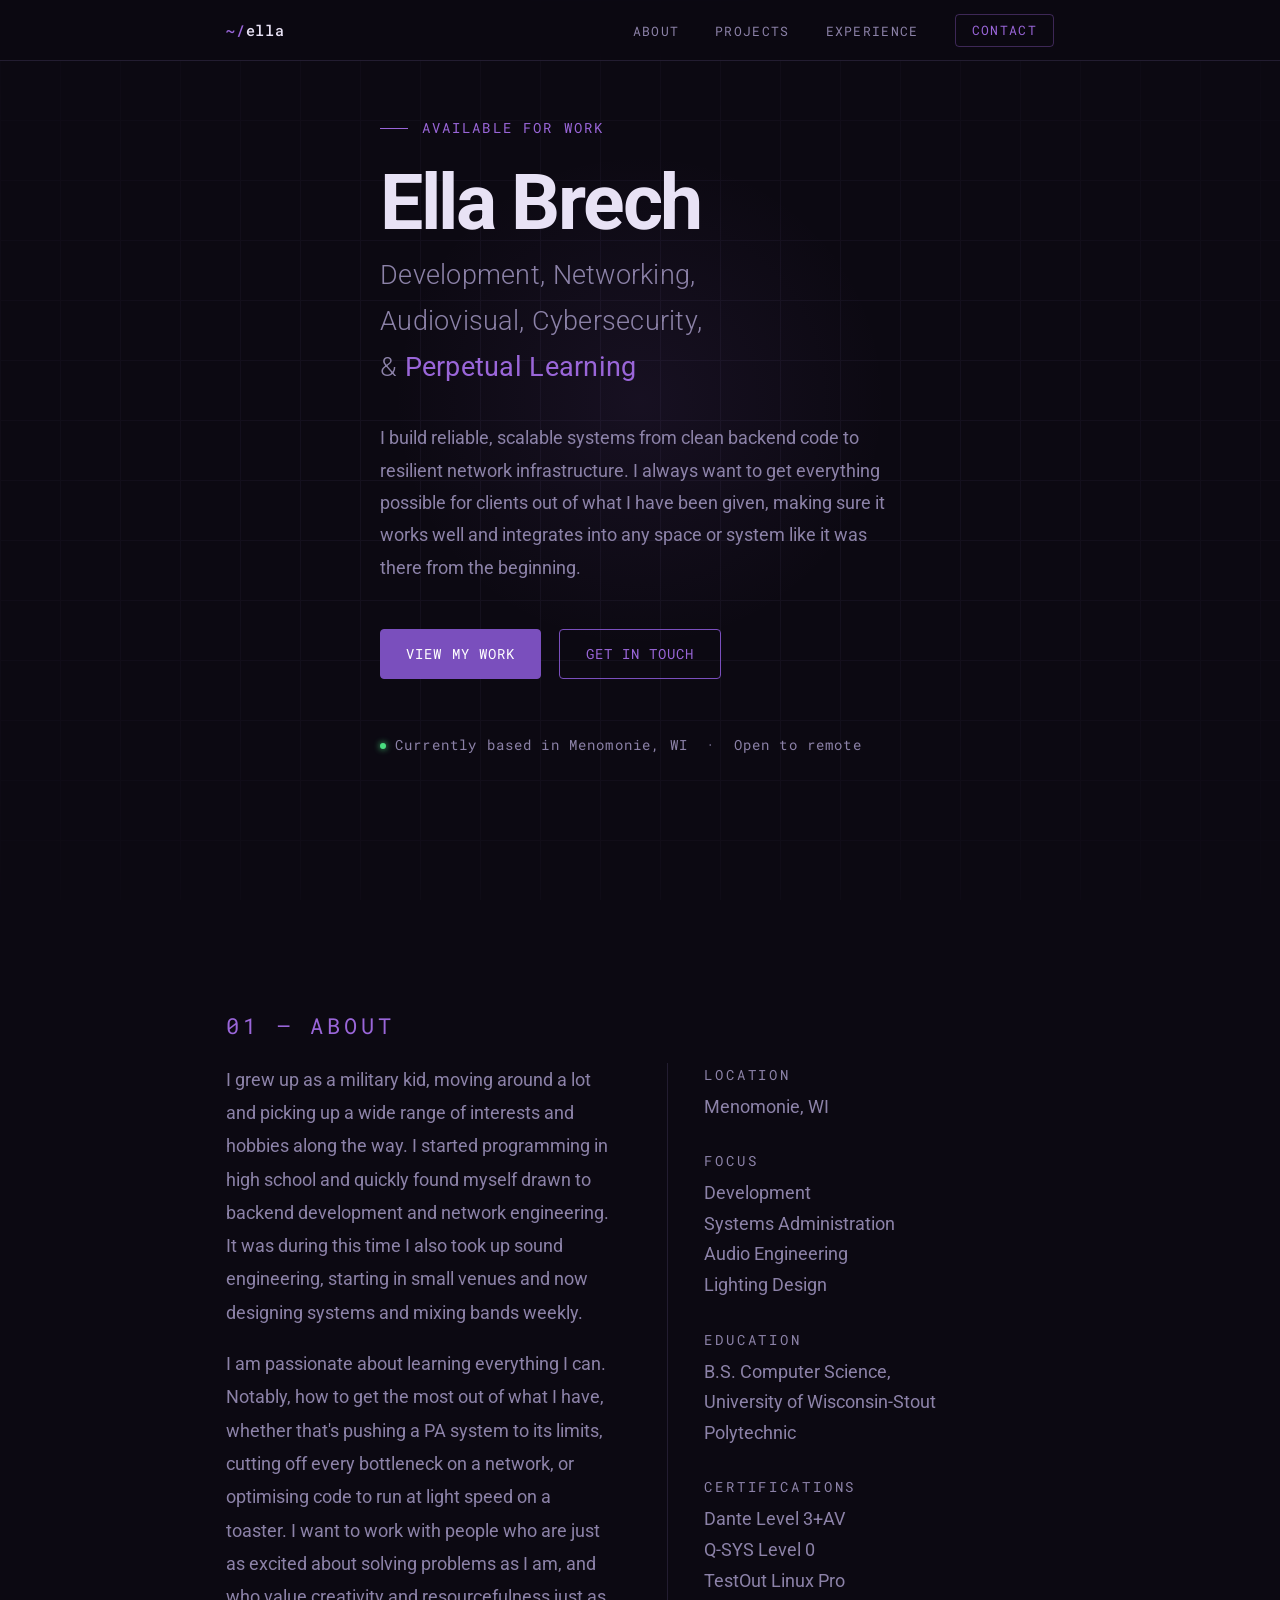
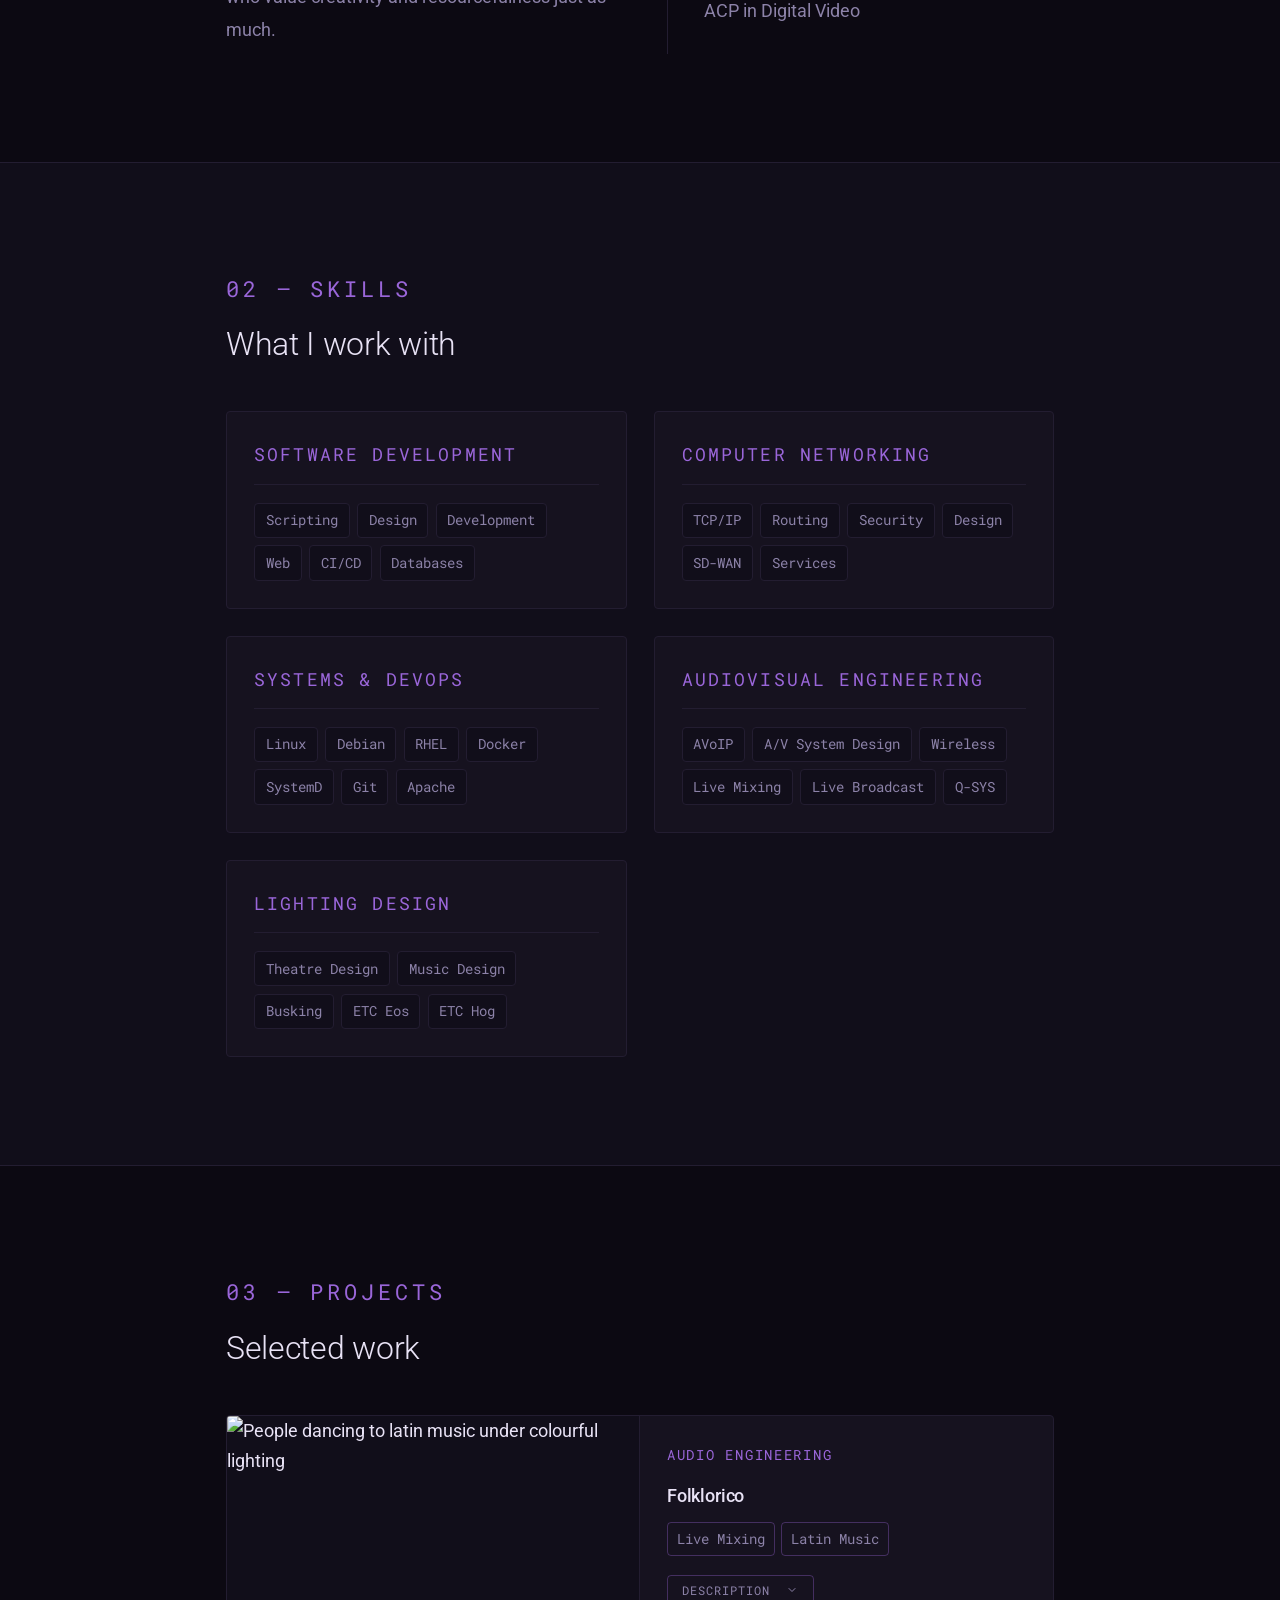
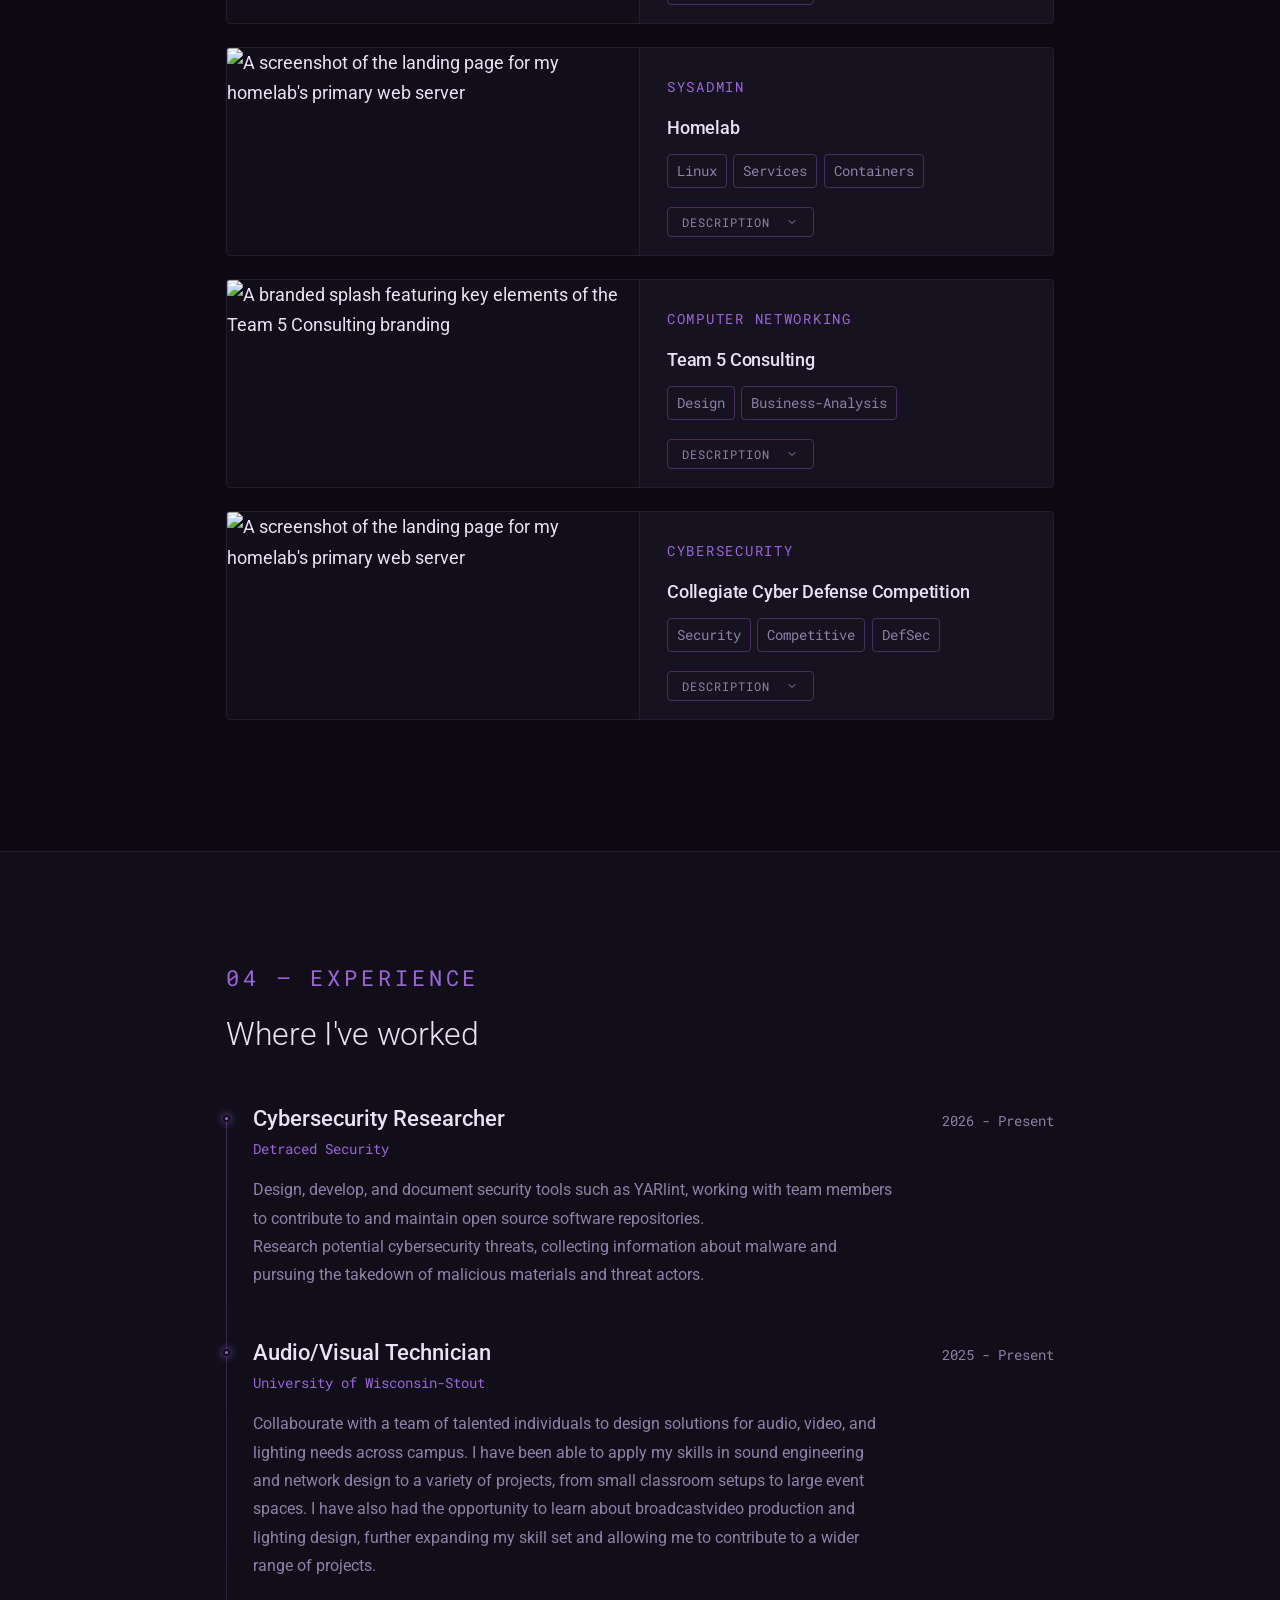
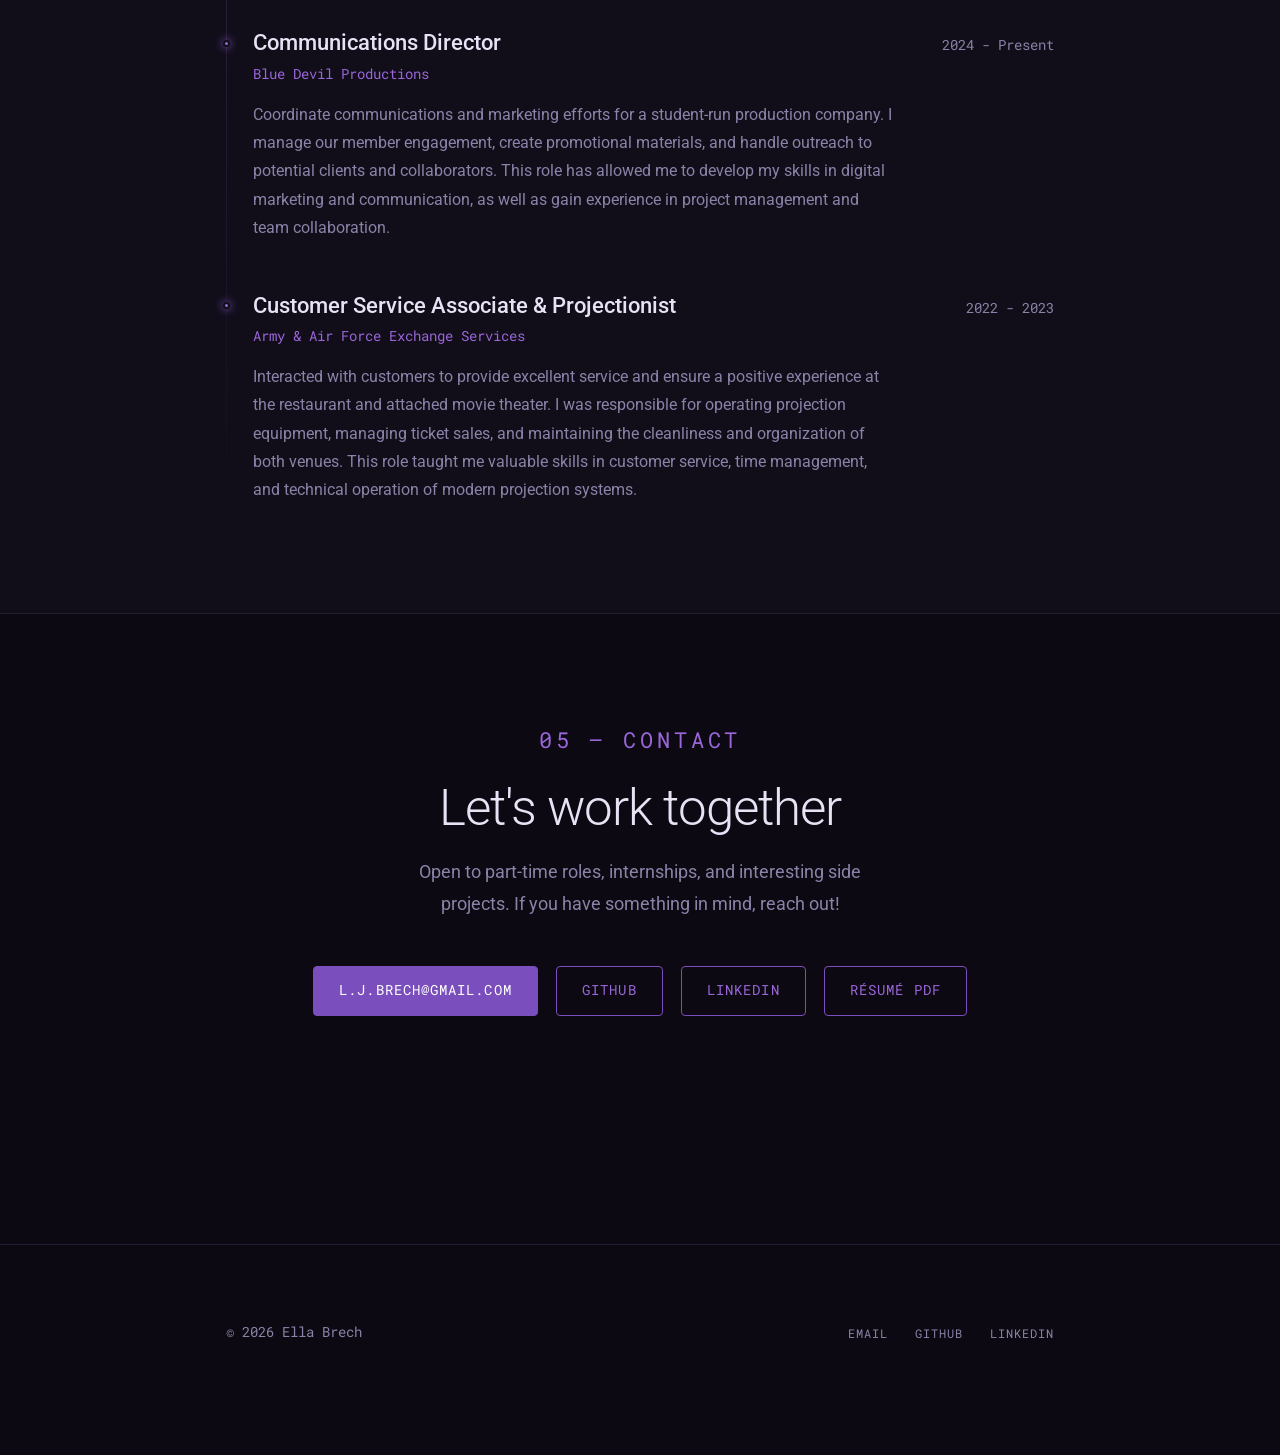
==== site/index.html @ 80626482 "Cleanup, Update, & CCDC" ====
<!DOCTYPE html>
<html lang="en">
<head>
  <meta charset="UTF-8">
  <meta name="viewport" content="width=device-width, initial-scale=1.0">
  <title>Ella Brech | Developer &amp; Systems Engineer</title>
  <link rel="icon" type="image/x-icon" href="/media/favicon.ico">
  <link rel="stylesheet" href="styles.css">
  <link rel="preconnect" href="https://fonts.googleapis.com">
  <link rel="preconnect" href="https://fonts.gstatic.com" crossorigin>
  <link href="https://fonts.googleapis.com/css2?family=Roboto:ital,wght@0,300;0,400;0,500;0,700;1,300&family=Roboto+Mono:wght@300;400;500&display=swap" rel="stylesheet">
</head>
<body>

  <!--  Navigation  -->
  <nav>
    <div class="nav-inner">
      <a href="#hero" class="nav-logo"><span>~/</span>ella</a>
      <ul class="nav-links">
        <li><a href="#about">About</a></li>
        <li><a href="#projects">Projects</a></li>
        <li><a href="#experience">Experience</a></li>
        <li><a href="#contact" class="nav-cta">Contact</a></li>
      </ul>
    </div>
  </nav>

  <!--  Hero  -->
  <section id="hero">
    <div class="container">
      <div class="hero-content">
        <p class="hero-eyebrow">Available for work</p>
        <h1 class="hero-name">Ella Brech</h1>
        <p class="hero-title">
          Development, Networking,<br>
          Audiovisual, Cybersecurity,<br>
          &amp; <strong>Perpetual Learning</strong>
        </p>
        <p class="hero-desc">
          I build reliable, scalable systems from clean backend code to resilient
          network infrastructure. I always want to get everything possible for clients
          out of what I have been given, making sure it works well and integrates into
          any space or system like it was there from the beginning.
        </p>
        <div class="hero-actions">
          <a href="#projects" class="btn btn-primary">View my work</a>
          <a href="#contact" class="btn btn-ghost">Get in touch</a>
        </div>
        <p class="hero-status">Currently based in Menomonie, WI &nbsp;·&nbsp; Open to remote</p>
      </div>
    </div>
  </section>

  <!--  About  -->
  <section id="about">
    <div class="container">
      <p class="section-label">01 — About</p>
      <div class="about-grid">
        <div>
          <p class="body">
            I grew up as a military kid, moving around a lot and picking up a wide range of
            interests and hobbies along the way. I started programming in high school and
            quickly found myself drawn to backend development and network engineering. It
            was during this time I also took up sound engineering, starting in small venues
            and now designing systems and mixing bands weekly.
          </p>
          <p class="body">
            I am passionate about learning everything I can. Notably, how to get the most
            out of what I have, whether that's pushing a PA system to its limits, cutting
            off every bottleneck on a network, or optimising code to run at light speed on a
            toaster. I want to work with people who are just as excited about solving
            problems as I am, and who value creativity and resourcefulness just as much.
          </p>
        </div>
        <div class="about-aside">
          <div class="about-meta-item">
            <p class="label">Location</p>
            <p class="value">Menomonie, WI</p>
          </div>
          <div class="about-meta-item">
            <p class="label">Focus</p>
            <p class="value">Development<br>Systems Administration<br>Audio Engineering<br>Lighting Design</p>
          </div>
          <div class="about-meta-item">
            <p class="label">Education</p>
            <p class="value">B.S. Computer Science,<br>University of Wisconsin-Stout<br>Polytechnic</p>
          </div>
          <div class="about-meta-item">
            <p class="label">Certifications</p>
            <p class="value">Dante Level 3+AV<br>Q-SYS Level 0<br>TestOut Linux Pro<br>ACP in Digital Video</p>
          </div>
        </div>
      </div>
    </div>
  </section>

  <!--  Skills  -->
  <section id="skills">
    <div class="container">
      <p class="section-label">02 — Skills</p>
      <h2 class="section-heading">What I work with</h2>
      <div class="skills-grid">
        <div class="skill-group">
          <p class="skill-group-title">Software Development</p>
          <ul class="skill-tag-list">
            <li class="skill-tag">Scripting</li>
            <li class="skill-tag">Design</li>
            <li class="skill-tag">Development</li>
            <li class="skill-tag">Web</li>
            <li class="skill-tag">CI/CD</li>
            <li class="skill-tag">Databases</li>
          </ul>
        </div>
        <div class="skill-group">
          <p class="skill-group-title">Computer Networking</p>
          <ul class="skill-tag-list">
            <li class="skill-tag">TCP/IP</li>
            <li class="skill-tag">Routing</li>
            <li class="skill-tag">Security</li>
            <li class="skill-tag">Design</li>
            <li class="skill-tag">SD-WAN</li>
            <li class="skill-tag">Services</li>
          </ul>
        </div>
        <div class="skill-group">
          <p class="skill-group-title">Systems &amp; DevOps</p>
          <ul class="skill-tag-list">
            <li class="skill-tag">Linux</li>
            <li class="skill-tag">Debian</li>
            <li class="skill-tag">RHEL</li>
            <li class="skill-tag">Docker</li>
            <li class="skill-tag">SystemD</li>
            <li class="skill-tag">Git</li>
            <li class="skill-tag">Apache</li>
          </ul>
        </div>
        <div class="skill-group">
          <p class="skill-group-title">Audiovisual Engineering</p>
          <ul class="skill-tag-list">
            <li class="skill-tag">AVoIP</li>
            <li class="skill-tag">A/V System Design</li>
            <li class="skill-tag">Wireless</li>
            <li class="skill-tag">Live Mixing</li>
            <li class="skill-tag">Live Broadcast</li>
            <li class="skill-tag">Q-SYS</li>
          </ul>
        </div>
        <div class="skill-group">
          <p class="skill-group-title">Lighting Design</p>
          <ul class="skill-tag-list">
            <li class="skill-tag">Theatre Design</li>
            <li class="skill-tag">Music Design</li>
            <li class="skill-tag">Busking</li>
            <li class="skill-tag">ETC Eos</li>
            <li class="skill-tag">ETC Hog</li>
          </ul>
        </div>
      </div>
    </div>
  </section>

  <!--  Projects  -->
  <section id="projects">
    <div class="container">
      <p class="section-label">03 — Projects</p>
      <h2 class="section-heading">Selected work</h2>

      <div class="projects-grid">
        <div class="project-card featured collapsed">
          <div class="project-thumb">
            <img src="/media/Folklorico.jpg" alt="People dancing to latin music under colourful lighting">
          </div>
          <div class="project-body">
            <div class="project-meta">
              <span class="project-type">Audio Engineering</span>
            </div>
            <h3 class="project-title">Folklorico</h3>
            <ul class="project-tags">
              <li class="project-tag">Live Mixing</li>
              <li class="project-tag">Latin Music</li>
            </ul>
            <p class="project-desc">
              This is a live music performance by a local latin band. I designed this PA, deployed it, and mixed the
              show. I used a Yamaha DM7 digital mixer and a NEXO PA system, keeping the setup organised while meeting
              client's needs and putting on the best show possible in the space. This was a great show and was
              incredibly rewarding to see the audience enjoying the music.<br>
            </p>
            <button type="button" class="project-toggle" onclick="this.closest('.project-card').classList.toggle('collapsed')">
              <span class="toggle-label"><span>Show less</span></span>
              <svg viewBox="0 0 24 24" width="12" height="12" stroke="currentColor" fill="none" stroke-width="2" stroke-linecap="round" stroke-linejoin="round">
                <title id="svg-title">Dropdown Arrow</title>
                <polyline points="18 15 12 9 6 15"/>
              </svg>
            </button>
          </div>
        </div>

        <div class="project-card featured collapsed">
          <div class="project-thumb">
            <img src="/media/Homelab.png" alt="A screenshot of the landing page for my homelab's primary web server">
          </div>
          <div class="project-body">
            <div class="project-meta">
              <span class="project-type">SysAdmin</span>
            </div>
            <h3 class="project-title">Homelab</h3>
            <ul class="project-tags">
              <li class="project-tag">Linux</li>
              <li class="project-tag">Services</li>
              <li class="project-tag">Containers</li>
            </ul>
            <p class="project-desc">
              I have been cultivating my homelab since 2025. It consists of multiple computers running a variety of
              services for myself and my users, all accessible via Tailscale or on my home network.<br>
              The landing page pictured here was a quick afternoon project to centralise access, and for experience
              configuring an apache web server and reverse proxy. This project will continue to grow with my needs over
              time.
            </p>
            <button type="button" class="project-toggle" onclick="this.closest('.project-card').classList.toggle('collapsed')">
              <span class="toggle-label"><span>Show less</span></span>
              <svg viewBox="0 0 24 24" width="12" height="12" stroke="currentColor" fill="none" stroke-width="2" stroke-linecap="round" stroke-linejoin="round">
                <title>Dropdown Arrow</title>
                <polyline points="18 15 12 9 6 15"/>
              </svg>
            </button>
          </div>
        </div>

        <div class="project-card featured collapsed">
          <div class="project-thumb">
            <img src="/media/Team5Consulting.jpg" alt="A branded splash featuring key elements of the Team 5 Consulting branding" >
          </div>
          <div class="project-body">
            <div class="project-meta">
              <span class="project-type">Computer Networking</span>
            </div>
            <h3 class="project-title">Team 5 Consulting</h3>
            <ul class="project-tags">
              <li class="project-tag">Design</li>
              <li class="project-tag">Business-Analysis</li>
            </ul>
            <p class="project-desc">
              This was a made-up IT consulting firm I was a part of for my network systems &amp; design class. We
              designed proposals across a range of scales. We designed solutions for their networking needs, including
              hardware, SD-WAN, services, and security measures, ultimately creating comprehensive proposals for each
              client.
            </p>
            <button type="button" class="project-toggle btn-ghost" onclick="this.closest('.project-card').classList.toggle('collapsed')">
              <span class="toggle-label"><span>Show less</span></span>
              <svg viewBox="0 0 24 24" width="12" height="12" stroke="currentColor" fill="none" stroke-width="2" stroke-linecap="round" stroke-linejoin="round">
                <title>Dropdown Arrow</title>
                <polyline points="18 15 12 9 6 15"/>
              </svg>
            </button>
          </div>
        </div>

        <div class="project-card featured collapsed">
          <div class="project-thumb">
            <img src="/media/CCDC2026-27.jpg" alt="A screenshot of the landing page for my homelab's primary web server">
          </div>
          <div class="project-body">
            <div class="project-meta">
              <span class="project-type">Cybersecurity</span>
            </div>
            <h3 class="project-title">Collegiate Cyber Defense Competition</h3>
            <ul class="project-tags">
              <li class="project-tag">Security</li>
              <li class="project-tag">Competitive</li>
              <li class="project-tag">DefSec</li>
            </ul>
            <p class="project-desc">
              Collegiate Cyber Defense Competition (CCDC) is a team contest where competitors are given control of a
              computer system running one of a variety of services and must harden it against a live attacking red team
              trying to compromise their boxes and render their services unusable. I am on University of Wisconsin-Stout
              Polytechnic's team for the 2026-27 season.
            </p>
            <button type="button" class="project-toggle" onclick="this.closest('.project-card').classList.toggle('collapsed')">
              <span class="toggle-label"><span>Show less</span></span>
              <svg viewBox="0 0 24 24" width="12" height="12" stroke="currentColor" fill="none" stroke-width="2" stroke-linecap="round" stroke-linejoin="round">
                <title>Dropdown Arrow</title>
                <polyline points="18 15 12 9 6 15"/>
              </svg>
            </button>
          </div>
        </div>

      </div>
    </div>
  </section>

  <!--  Experience  -->
  <section id="experience">
    <div class="container">
      <p class="section-label">04 — Experience</p>
      <h2 class="section-heading">Where I've worked</h2>
      <div class="timeline">
        
        <div class="timeline-item">
          <div class="timeline-header">
            <span class="timeline-role">Cybersecurity Researcher</span>
            <span class="timeline-period">2026 - Present</span>
          </div>
          <span class="timeline-company">Detraced Security</span>
          <p class="timeline-desc">
            Design, develop, and document security tools such as YARlint, working with team members to contribute to
            and maintain open source software repositories.<br>
            Research potential cybersecurity threats, collecting information about malware and pursuing the takedown of
            malicious materials and threat actors.
          </p>
        </div>

        <div class="timeline-item">
          <div class="timeline-header">
            <span class="timeline-role">Audio/Visual Technician</span>
            <span class="timeline-period">2025 - Present</span>
          </div>
          <span class="timeline-company">University of Wisconsin-Stout</span>
          <p class="timeline-desc">
            Collabourate with a team of talented individuals to design solutions for audio, video, and lighting needs across campus.
            I have been able to apply my skills in sound engineering and network design to a variety of projects, from small
            classroom setups to large event spaces. I have also had the opportunity to learn about broadcastvideo production and
            lighting design, further expanding my skill set and allowing me to contribute to a wider range of projects.
          </p>
        </div>

        <div class="timeline-item">
          <div class="timeline-header">
            <span class="timeline-role">Communications Director</span>
            <span class="timeline-period">2024 - Present<br></span>
          </div>
          <span class="timeline-company">Blue Devil Productions</span>
          <p class="timeline-desc">
            Coordinate communications and marketing efforts for a student-run production company. I manage our member engagement,
            create promotional materials, and handle outreach to potential clients and collaborators. This role has allowed me to develop
            my skills in digital marketing and communication, as well as gain experience in project management and team collaboration.
          </p>
        </div>

        <div class="timeline-item">
          <div class="timeline-header">
            <span class="timeline-role">Customer Service Associate &amp; Projectionist</span>
            <span class="timeline-period">2022 - 2023<br></span>
          </div>
          <span class="timeline-company">Army &amp; Air Force Exchange Services</span>
          <p class="timeline-desc">
            Interacted with customers to provide excellent service and ensure a positive experience at the restaurant and attached movie theater.
            I was responsible for operating projection equipment, managing ticket sales, and maintaining the cleanliness and organization of both
            venues. This role taught me valuable skills in customer service, time management, and technical operation of modern projection systems.
          </p>
        </div>
      </div>
    </div>
  </section>

  <!--  Contact  -->
  <section id="contact">
    <div class="container">
      <p class="section-label">05 — Contact</p>
      <h2 class="contact-heading">Let's work together</h2>
      <p class="contact-sub">
        Open to part-time roles, internships, and interesting side projects.
        If you have something in mind, reach out!
      </p>
      <div class="contact-links">
        <a href="mailto:l.j.brech@gmail.com" target="_blank" class="btn btn-primary">l.j.brech@gmail.com</a>
        <a href="https://github.com/Ellath3may0" target="_blank" class="btn btn-ghost">GitHub</a>
        <a href="https://linkedin.com/in/ella-brech" target="_blank" class="btn btn-ghost">LinkedIn</a>
        <a href="media/Resume.pdf" target="_blank" class="btn btn-ghost">Résumé PDF</a>
      </div>
    </div>
  </section>

  <!--  Footer  -->
  <footer>
    <div class="footer-inner">
      <p class="footer-copy">© 2026 Ella Brech</p>
      <ul class="footer-links">
        <li><a href="mailto:l.j.brech@gmail.com" target="_blank">Email</a></li>
        <li><a href="https://github.com/Ellath3may0" target="_blank">GitHub</a></li>
        <li><a href="https://linkedin.com/in/ella-brech" target="_blank">LinkedIn</a></li>
      </ul>
    </div>
  </footer>

</body>
</html>
---- site/styles.css ----
/*  Design Tokens  */
    :root {
      --bg:          #0c0912;
      --bg-raised:   #110e1a;
      --bg-card:     #16121f;
      --border:      #231d31;
      --border-hi:   #3a2f52;
      --transparent: rgba(122, 79, 189, 0.08);
      --shadow:      rgba(#000, 0.2);

      --purple:      #9a66d9;
      --purple-dim:  #7a4fbd;
      --purple-glow: rgba(154, 102, 217, 0.12);
      --purple-line: rgba(154, 102, 217, 0.35);

      --text-primary:   #e8e2f5;
      --text-secondary: #8c82a8;
      --text-muted:     #4e4666;

      --mono: 'Roboto Mono', monospace;
      --sans: 'Roboto', sans-serif;

      --radius: 4px;
      --max-w: 900px;
      --section-gap: 6rem;
    }

    /* Reset */
    *, *::before, *::after { box-sizing: border-box; margin: 0; padding: 0; }
    html { scroll-behavior: smooth; font-size: 18px; }

    body {
      background-color: var(--bg);
      color: var(--text-primary);
      font-family: var(--sans);
      font-weight: 400;
      line-height: 1.7;
      -webkit-font-smoothing: antialiased;
    }

    a { color: var(--purple); text-decoration: none; transition: color 0.2s; }
    a:hover { color: var(--text-primary); }

    ul { list-style: none; }

    img { display: block; max-width: 100%; }

    /* Layout */
    .container {
      max-width: var(--max-w);
      margin: 0 auto;
      padding: 0 2rem;
    }

    section { padding: var(--section-gap) 0; }

    .section-label {
      font-family: var(--mono);
      font-size: 1.2rem;
      font-weight: 400;
      letter-spacing: 0.18em;
      text-transform: uppercase;
      color: var(--purple);
      margin-bottom: 1rem;
    }

    .section-heading {
      font-size: 1.75rem;
      font-weight: 300;
      letter-spacing: -0.01em;
      color: var(--text-primary);
      margin-bottom: 2.5rem;
      line-height: 1.3;
    }

    .section-heading span {
      color: var(--purple);
    }

    /*  Nav  */
    nav {
      position: fixed;
      top: 0;
      left: 0;
      right: 0;
      z-index: 100;
      background: rgba(12, 9, 18, 0.85);
      backdrop-filter: blur(12px);
      -webkit-backdrop-filter: blur(12px);
      border-bottom: 1px solid var(--border);
    }

    .nav-inner {
      max-width: var(--max-w);
      margin: 0 auto;
      padding: 0 2rem;
      height: 60px;
      display: flex;
      align-items: center;
      justify-content: space-between;
    }

    .nav-logo {
      font-family: var(--mono);
      font-size: 0.85rem;
      font-weight: 500;
      color: var(--text-primary);
      letter-spacing: 0.05em;
    }

    .nav-logo span {
      color: var(--purple);
    }

    .nav-links {
      display: flex;
      gap: 2rem;
      align-items: center;
    }

    .nav-links a {
      font-family: var(--mono);
      font-size: 0.72rem;
      letter-spacing: 0.1em;
      text-transform: uppercase;
      color: var(--text-secondary);
      transition: color 0.2s;
    }

    .nav-links a:hover { color: var(--purple); }

    .nav-links .nav-cta {
      border: 1px solid var(--purple-line);
      padding: 0.35rem 0.9rem;
      border-radius: var(--radius);
      color: var(--purple);
    }

    .nav-links .nav-cta:hover {
      background: var(--purple-glow);
      color: var(--purple);
    }

    /*  Hero  */
    #hero {
      min-height: 100vh;
      display: flex;
      align-items: center;
      padding-top: 60px;
      position: relative;
      overflow: hidden;
    }

    /* subtle grid background */
    #hero::before {
      content: '';
      position: absolute;
      inset: 0;
      background-image:
        linear-gradient(var(--border) 1px, transparent 1px),
        linear-gradient(90deg, var(--border) 1px, transparent 1px);
      background-size: 60px 60px;
      mask-image: radial-gradient(ellipse 80% 70% at 50% 50%, black 30%, transparent 100%);
      -webkit-mask-image: radial-gradient(ellipse 80% 70% at 50% 50%, black 30%, transparent 100%);
      opacity: 0.4;
    }

    /* purple glow orb */
    #hero::after {
      content: '';
      position: absolute;
      width: 500px;
      height: 500px;
      border-radius: 50%;
      background: radial-gradient(circle, rgba(154, 102, 217, 0.08) 0%, transparent 70%);
      top: 50%;
      left: 50%;
      transform: translate(-50%, -60%);
      pointer-events: none;
    }

    .hero-content {
      position: relative;
      z-index: 1;
    }

    .hero-eyebrow::before {
      content: '';
      width: 28px;
      height: 1px;
      background: var(--purple);
    }

    .hero-eyebrow {
      font-family: var(--mono);
      font-size: 0.8rem;
      letter-spacing: 0.15em;
      text-transform: uppercase;
      color: var(--purple);
      margin-top: 1.25rem;
      margin-bottom: 1.25rem;
      display: flex;
      align-items: center;
      gap: 0.75rem;
    }

    .hero-name {
      font-size: clamp(2.8rem, 6vw, 4.5rem);
      font-weight: 700;
      letter-spacing: -0.03em;
      line-height: 1.05;
      color: var(--text-primary);
      margin-bottom: 0.5rem;
    }

    .hero-title {
      font-size: clamp(1.1rem, 2.5vw, 1.5rem);
      font-weight: 300;
      color: var(--text-secondary);
      margin-bottom: 1.75rem;
      letter-spacing: 0.01em;
    }

    .hero-title strong {
      color: var(--purple);
      box-shadow: 0 0 8px 8px var(--shadow);
      font-weight: 400;
    }

    .hero-desc {
      max-width: 520px;
      font-size: 1rem;
      color: var(--text-secondary);
      line-height: 1.8;
      margin-bottom: 2.5rem;
    }

    .hero-actions {
      display: flex;
      gap: 1rem;
      flex-wrap: wrap;
    }

    .btn {
      display: inline-flex;
      align-items: center;
      gap: 0.5rem;
      font-family: var(--mono);
      font-size: 0.75rem;
      letter-spacing: 0.08em;
      text-transform: uppercase;
      padding: 0.7rem 1.4rem;
      border-radius: var(--radius);
      transition: all 0.2s;
      cursor: pointer;
    }

    .btn-primary {
      background: var(--purple-dim);
      color: #fff;
      border: 1px solid var(--purple-dim);
    }

    .btn-primary:hover {
      background: var(--purple);
      border-color: var(--purple);
      color: #fff;
    }

    .btn-ghost {
      background: transparent;
      color: var(--purple);
      border: 1px solid var(--purple-dim);
    }

    .btn-ghost:hover {
      background: var(--transparent);
      border-color: var(--purple);
      color: var(--purple);
    }

    /* status badge */
    .hero-status {
      display: inline-flex;
      align-items: center;
      gap: 0.5rem;
      font-family: var(--mono);
      font-size: 0.8rem;
      letter-spacing: 0.08em;
      color: var(--text-secondary);
      margin-top: 3rem;
    }

    .hero-status::before {
      content: '';
      width: 6px;
      height: 6px;
      border-radius: 50%;
      background: #4ade80;
      box-shadow: 0 0 6px #4ade80;
      flex-shrink: 0;
      animation: pulse 2.5s ease infinite;
    }

    @keyframes pulse {
      0%, 100% { opacity: 1; }
      50% { opacity: 0.4; }
    }

    /*  Divider  */
    .divider {
      border: none;
      border-top: 1px solid var(--border);
    }

    /*  About  */
    #about .about-grid {
      display: grid;
      grid-template-columns: 1fr 1fr;
      gap: 3rem;
      align-items: start;
    }

    #about p.body {
      font-size: 1rem;
      color: var(--text-secondary);
      line-height: 1.85;
      margin-bottom: 1rem;
    }

    #about p.label,
    #about p.value {
      color: var(--text-secondary);
    }

    #about p:last-child { margin-bottom: 0; }

    .about-aside {
      border-left: 1px solid var(--border);
      padding-left: 2rem;
    }

    .about-meta-item {
      margin-bottom: 1.5rem;
    }

    .about-meta-item .label {
      font-family: var(--mono);
      font-size: 0.8rem;
      letter-spacing: 0.2em;
      text-transform: uppercase;
      margin-bottom: 0.25rem;
    }

    .about-meta-item .value {
      font-size: 1rem;
    }

    /*  Skills  */
    #skills {
      background: var(--bg-raised);
      border-top: 1px solid var(--border);
      border-bottom: 1px solid var(--border);
    }

    .skills-grid {
      display: grid;
      grid-template-columns: repeat(2, 1fr);
      gap: 1.5rem;
    }

    .skill-group {
      background: var(--bg-card);
      border: 1px solid var(--border);
      border-radius: var(--radius);
      padding: 1.5rem;
      transition: border-color 0.2s;
    }

    .skill-group:hover {
      border-color: var(--border-hi);
    }

    .skill-group-title {
      font-family: var(--mono);
      font-size: 1rem;
      letter-spacing: 0.12em;
      text-transform: uppercase;
      color: var(--purple);
      margin-bottom: 1rem;
      padding-bottom: 0.75rem;
      border-bottom: 1px solid var(--border);
    }

    .skill-tag-list {
      display: flex;
      flex-wrap: wrap;
      gap: 0.4rem;
    }

    .skill-tag {
      font-family: var(--mono);
      font-size: 0.8rem;
      color: var(--text-secondary);
      background: var(--bg-raised);
      border: 1px solid var(--border);
      padding: 0.25rem 0.6rem;
      border-radius: var(--radius);
    }

    /*  Projects  */
    .projects-grid {
      display: grid;
      grid-template-columns: 1fr 1fr;
      gap: 1.25rem;
      margin-bottom: 1.25rem;
    }

    /* Featured project (spans full width) */
    .project-card {
      grid-column: 1 / -1;
      display: grid;
      grid-template-columns: 1fr 1fr;
      gap: 0;
      background: var(--bg-card);
      border: 1px solid var(--border);
      border-radius: var(--radius);
      overflow: hidden;
      transition: border-color 0.25s, transform 0.2s;
    }

    .project-card:hover {
      border-color: var(--purple-line);
      transform: translateY(-2px);
    }

    .project-thumb {
      background: var(--bg-raised);
      aspect-ratio: 16/9;
      display: flex;
      align-items: center;
      justify-content: center;
      border-bottom: 1px solid var(--border);
      position: relative;
      overflow: hidden;
    }

    .project-card.featured .project-thumb {
      aspect-ratio: unset;
      border-bottom: none;
      border-right: 1px solid var(--border);
    }

    .project-toggle {
      background: none;
      border: 1px solid var(--purple-line);
      color: var(--text-secondary);
      font-family: var(--mono);
      font-size: 0.68rem;
      letter-spacing: 0.08em;
      text-transform: uppercase;
      padding: 0.35rem 0.8rem;
      border-radius: var(--radius);
      cursor: pointer;
      display: flex;
      align-items: center;
      gap: 0.4rem;
      transition: color 0.2s, border-color 0.2s;
      position: absolute;
      bottom: 1rem;
    }

    .project-toggle:hover {
      color: var(--purple);
      border-color: var(--purple);
      background: var(--transparent);
    }

    .project-toggle svg {
      transition: display 0.25s ease;
    }

    /* Collapsed state */
    .project-card.collapsed .project-desc,
    .project-card.collapsed .project-desc br {
      display: none;
    }

    .project-card.collapsed .project-toggle .toggle-label::before {
      content: 'Description';
    }

    .project-card.collapsed .project-toggle > .toggle-label span{
      font-size: 0;
    }

    .project-card.collapsed .project-toggle svg {
      transform: rotate(180deg);
    }

    .project-card.collapsed .project-tags {
      padding-bottom: 1rem;
    }

    /* placeholder pattern for empty thumbnails */
    .project-thumb::before {
      content: '';
      position: absolute;
      inset: 0;
      background-image:
        repeating-linear-gradient(
          45deg,
          var(--border) 0,
          var(--border) 1px,
          transparent 0,
          transparent 50%
        );
      background-size: 12px 12px;
      opacity: 0.5;
    }

    .project-thumb:has(img)::before {
      display: none;
    }

    .project-thumb img {
      width: 100%;
      height: 100%;
      object-fit: cover;
      object-position: top;
      min-height: 0px
    }

    .project-body {
      padding: 1.5rem;
      flex: 1;
      display: flex;
      flex-direction: column;
      position: relative;
    }

    .project-meta {
      display: flex;
      align-items: center;
      gap: 0.5rem;
      margin-bottom: 0.75rem;
    }

    .project-type {
      font-family: var(--mono);
      font-size: 0.8rem;
      letter-spacing: 0.12em;
      text-transform: uppercase;
      color: var(--purple);
    }

    .project-year {
      font-family: var(--mono);
      font-size: 0.8rem;
      color: var(--text-secondary);
      margin-left: auto;
    }

    .project-title {
      font-size: 1rem;
      font-weight: 500;
      color: var(--text-primary);
      margin-bottom: 0.6rem;
      letter-spacing: -0.01em;
    }

    .project-desc {
      font-size: 0.8rem;
      color: var(--text-secondary);
      line-height: 1.75;
      margin-bottom: 2.25rem;
      flex: 1;
    }

    .project-tags {
      display: flex;
      flex-wrap: wrap;
      gap: 0.35rem;
      margin-bottom: 1.25rem;
    }

    .project-tag {
      font-family: var(--mono);
      font-size: 0.8rem;
      color: var(--text-secondary);
      border: 1px solid var(--purple-line);
      padding: 0.2rem 0.5rem;
      border-radius: var(--radius);
    }

    .project-links {
      display: flex;
      gap: 1rem;
      margin-top: auto;
    }

    .project-link {
      font-family: var(--mono);
      font-size: 0.7rem;
      letter-spacing: 0.06em;
      text-transform: uppercase;
      color: var(--text-secondary);
      display: flex;
      align-items: center;
      gap: 0.35rem;
      transition: color 0.2s;
    }

    .project-link:hover { color: var(--purple); }

    .project-link svg {
      width: 12px;
      height: 12px;
      stroke: currentColor;
      fill: none;
      stroke-width: 2;
      stroke-linecap: round;
      stroke-linejoin: round;
    }

    /*  Experience  */
    #experience {
      background: var(--bg-raised);
      border-top: 1px solid var(--border);
      border-bottom: 1px solid var(--border);
    }

    .timeline {
      position: relative;
      padding-left: 1.5rem;
    }

    .timeline::before {
      content: '';
      position: absolute;
      left: 0;
      top: 1rem;
      bottom: 0;
      width: 1px;
      background: linear-gradient(to bottom, var(--purple-line), transparent);
    }

    .timeline-item {
      position: relative;
      padding-bottom: 2.5rem;
    }

    .timeline-item:last-child { padding-bottom: 0; }

    .timeline-item::before {
      content: '';
      position: absolute;
      left: -1.66rem;
      top: 0.8rem;
      width: 7px;
      height: 7px;
      border-radius: 50%;
      background: var(--purple);
      border: 2px solid var(--bg-raised);
      box-shadow: 0 0 8px var(--purple);
    }

    .timeline-header {
      display: flex;
      align-items: baseline;
      flex-wrap: wrap;
      gap: 0 1rem;
    }

    .timeline-role {
      font-size: 1.2rem;
      font-weight: 500;
      color: var(--text-primary);
    }

    .timeline-company {
      font-family: var(--mono);
      font-size: 0.8rem;
      color: var(--purple);
      display: block;
      margin-bottom: 1em;
    }

    .timeline-period {
      font-family: var(--mono);
      font-size: 0.8rem;
      color: var(--text-secondary);
      margin-left: auto;
    }

    .timeline-desc {
      font-size: 0.875rem;
      color: var(--text-secondary);
      line-height: 1.8;
      max-width: 640px;
    }

    /*  Contact  */
    #contact {
      text-align: center;
      min-height: 70vh;
    }

    #contact .section-label { justify-content: center; display: flex; }

    .contact-heading {
      font-size: clamp(2rem, 4vw, 3rem);
      font-weight: 300;
      letter-spacing: -0.02em;
      color: var(--text-primary);
      margin-bottom: 1rem;
      line-height: 1.2;
    }

    .contact-heading span { color: var(--purple); }

    .contact-sub {
      font-size: 1rem;
      color: var(--text-secondary);
      max-width: 460px;
      margin: 0 auto 2.5rem;
      line-height: 1.8;
    }

    .contact-links {
      display: flex;
      justify-content: center;
      gap: 1rem;
      flex-wrap: wrap;
    }

    /*  Footer  */
    footer {
      border-top: 1px solid var(--border);
      padding: 2rem 0;
    }

    .footer-inner {
      max-width: var(--max-w);
      margin: 0 auto;
      padding: 0 2rem;
      display: flex;
      align-items: center;
      justify-content: space-between;
      flex-wrap: wrap;
      gap: 1rem;
    }
    
    .footer-inner:last-child {
      margin-top: 2rem;
      margin-bottom: 4rem;
    }

    .footer-copy {
      font-family: var(--mono);
      font-size: 0.8rem;
      color: var(--text-secondary);
    }

    .footer-links {
      display: flex;
      gap: 1.5rem;
    }

    .footer-links a {
      font-family: var(--mono);
      font-size: 0.68rem;
      letter-spacing: 0.08em;
      text-transform: uppercase;
      color: var(--text-secondary);
    }

    .footer-links a:hover { color: var(--purple); }

    /*  Responsive  */
    @media (max-width: 700px) {
      :root { --section-gap: 4rem; }

      .nav-links { gap: 1rem; }
      .nav-links a:not(.nav-cta) { display: none; }

      #about .about-grid { grid-template-columns: 1fr; }
      .about-aside { border-left: none; border-top: 1px solid var(--border); padding-left: 0; padding-top: 2rem; }

      .skills-grid { grid-template-columns: 1fr; }

      .projects-grid { grid-template-columns: 1fr; }
      .project-card.featured { grid-template-columns: 1fr; }
      .project-card.featured .project-thumb {
        border-right: none;
        border-bottom: 1px solid var(--border);
      }

      .timeline-period { margin-left: 0; }
    }
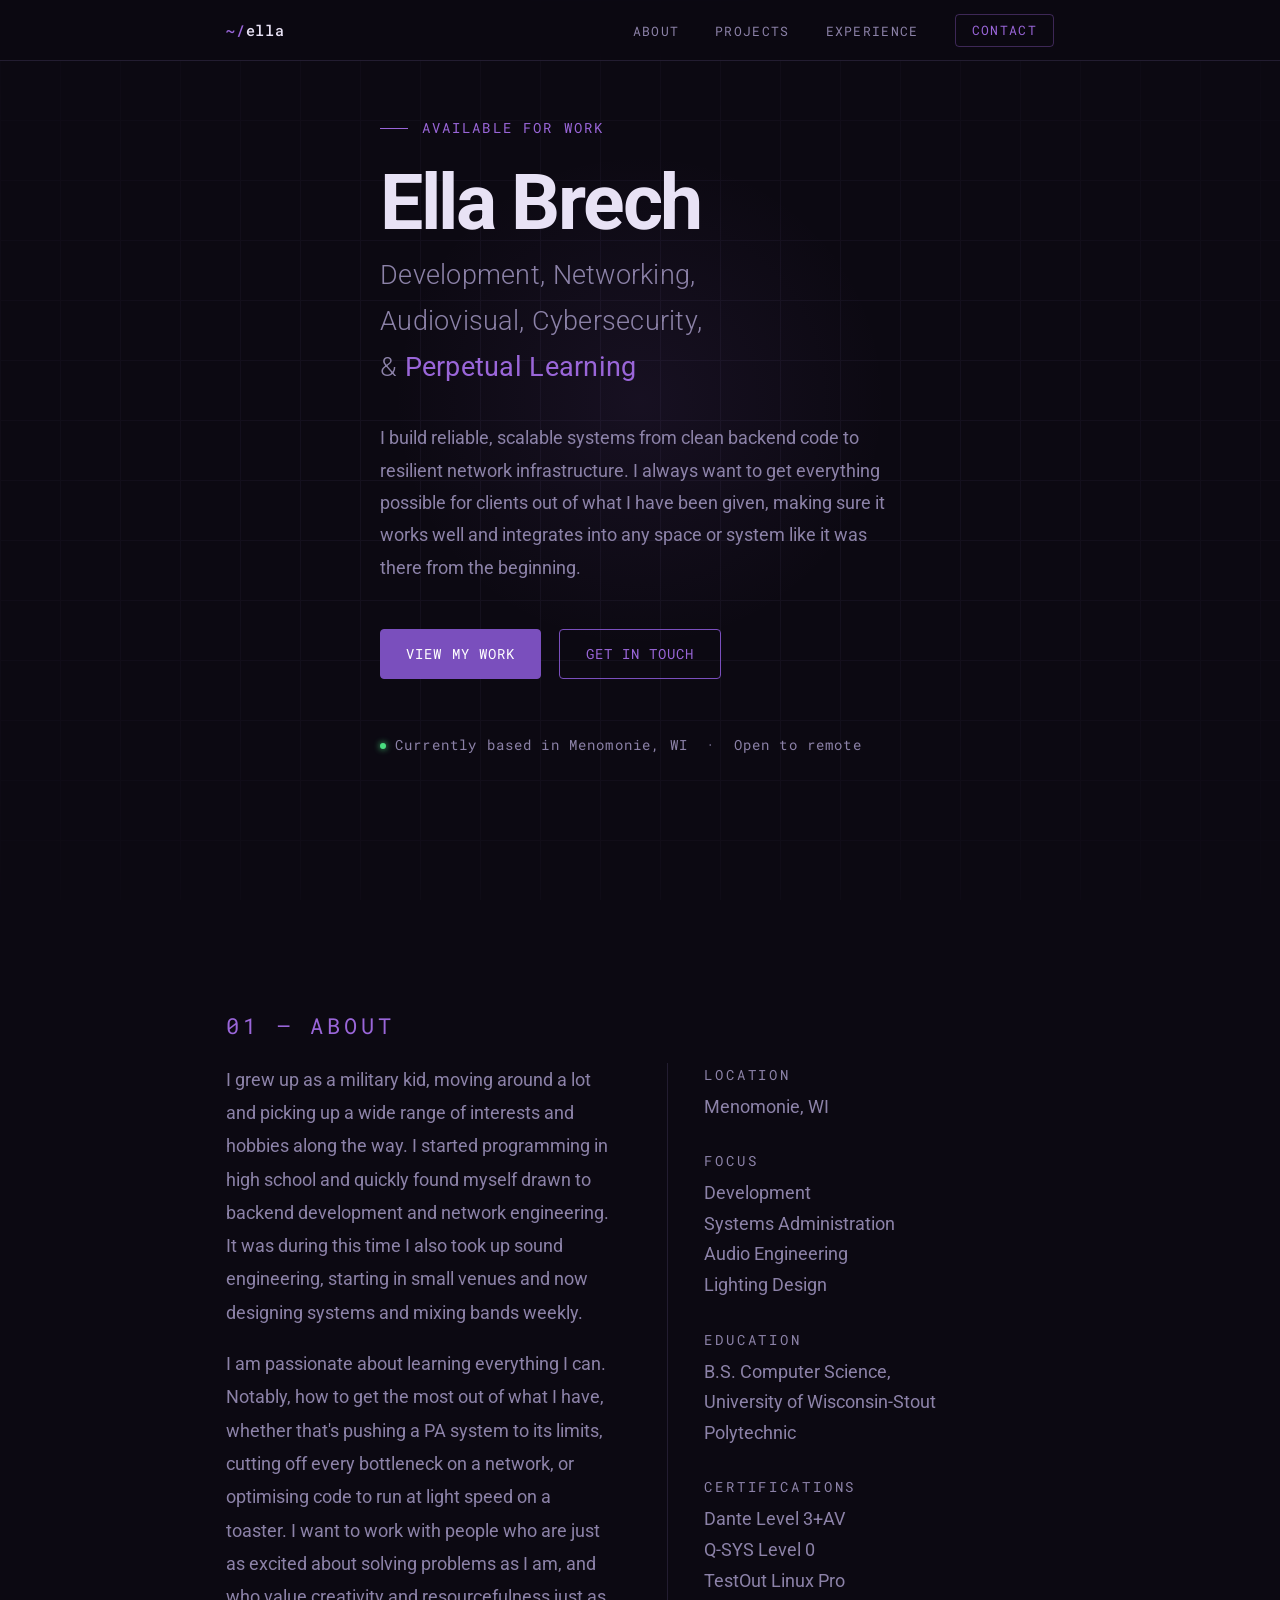
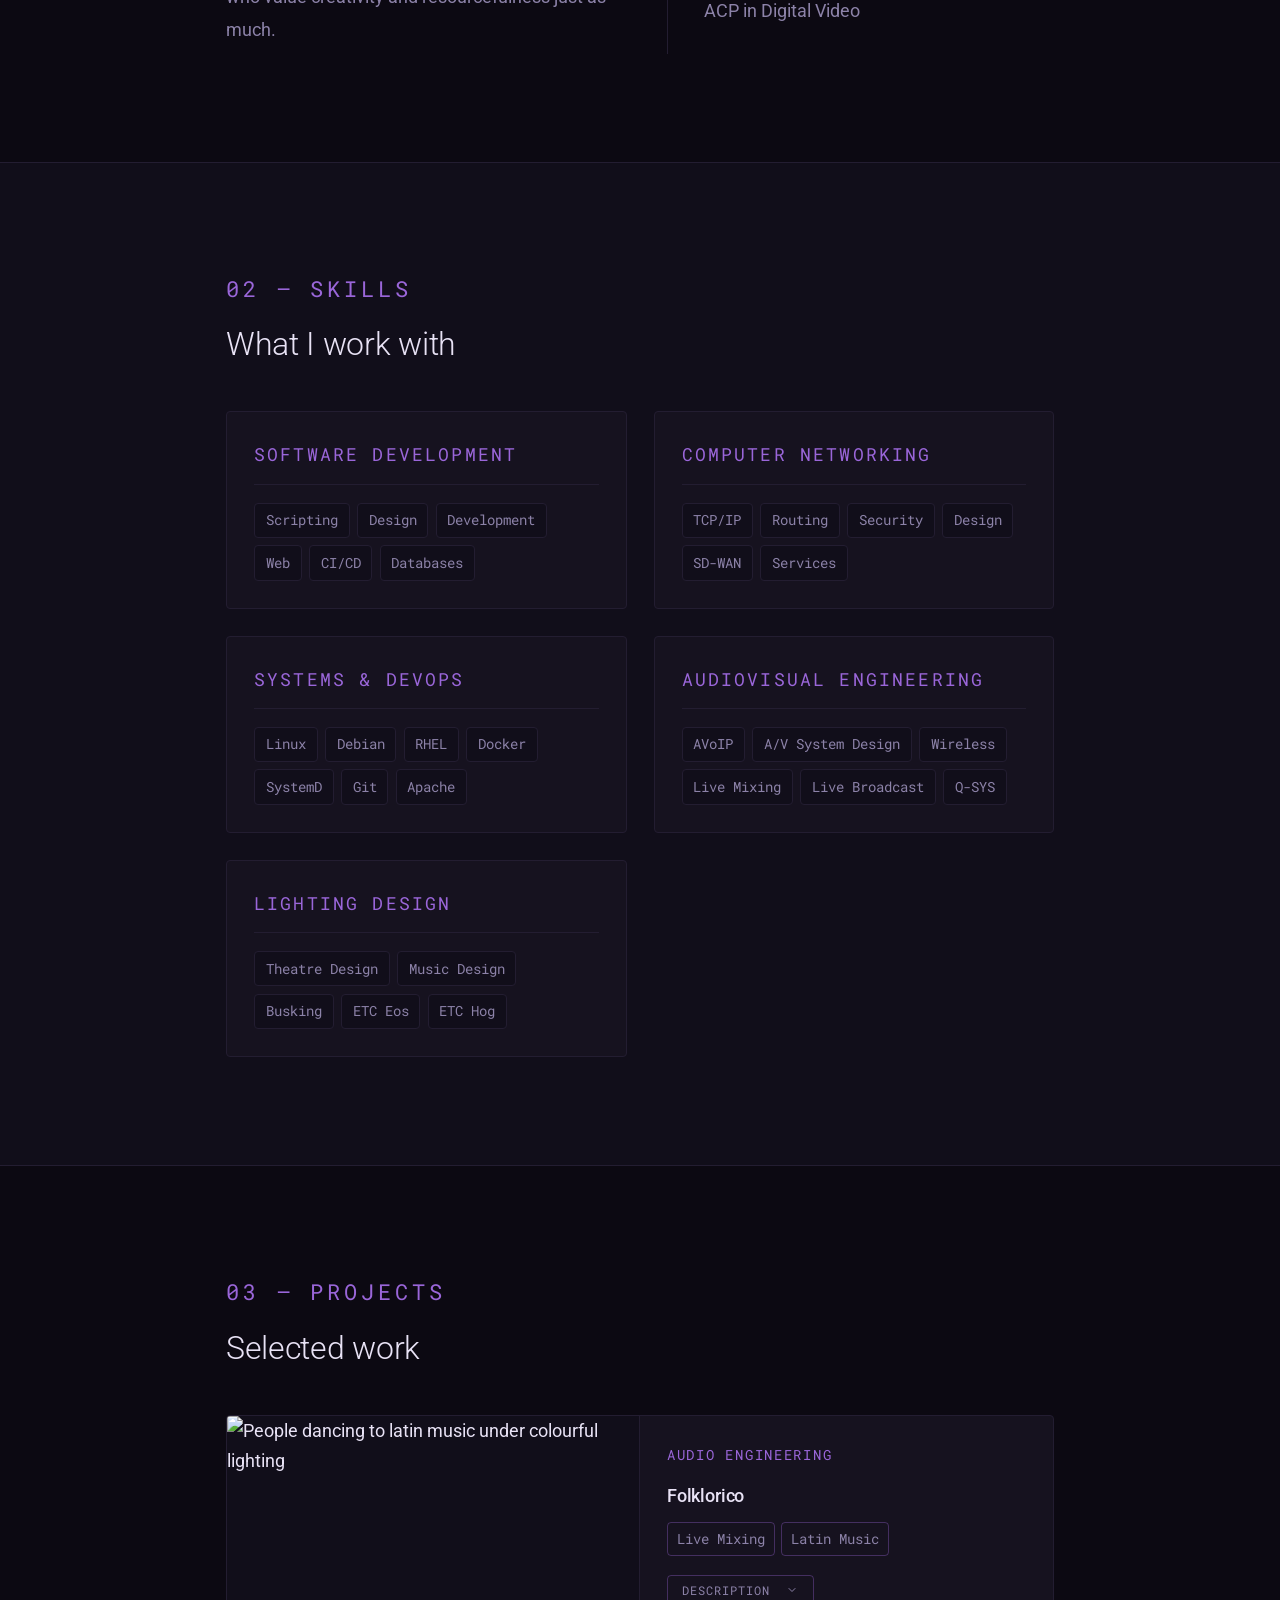
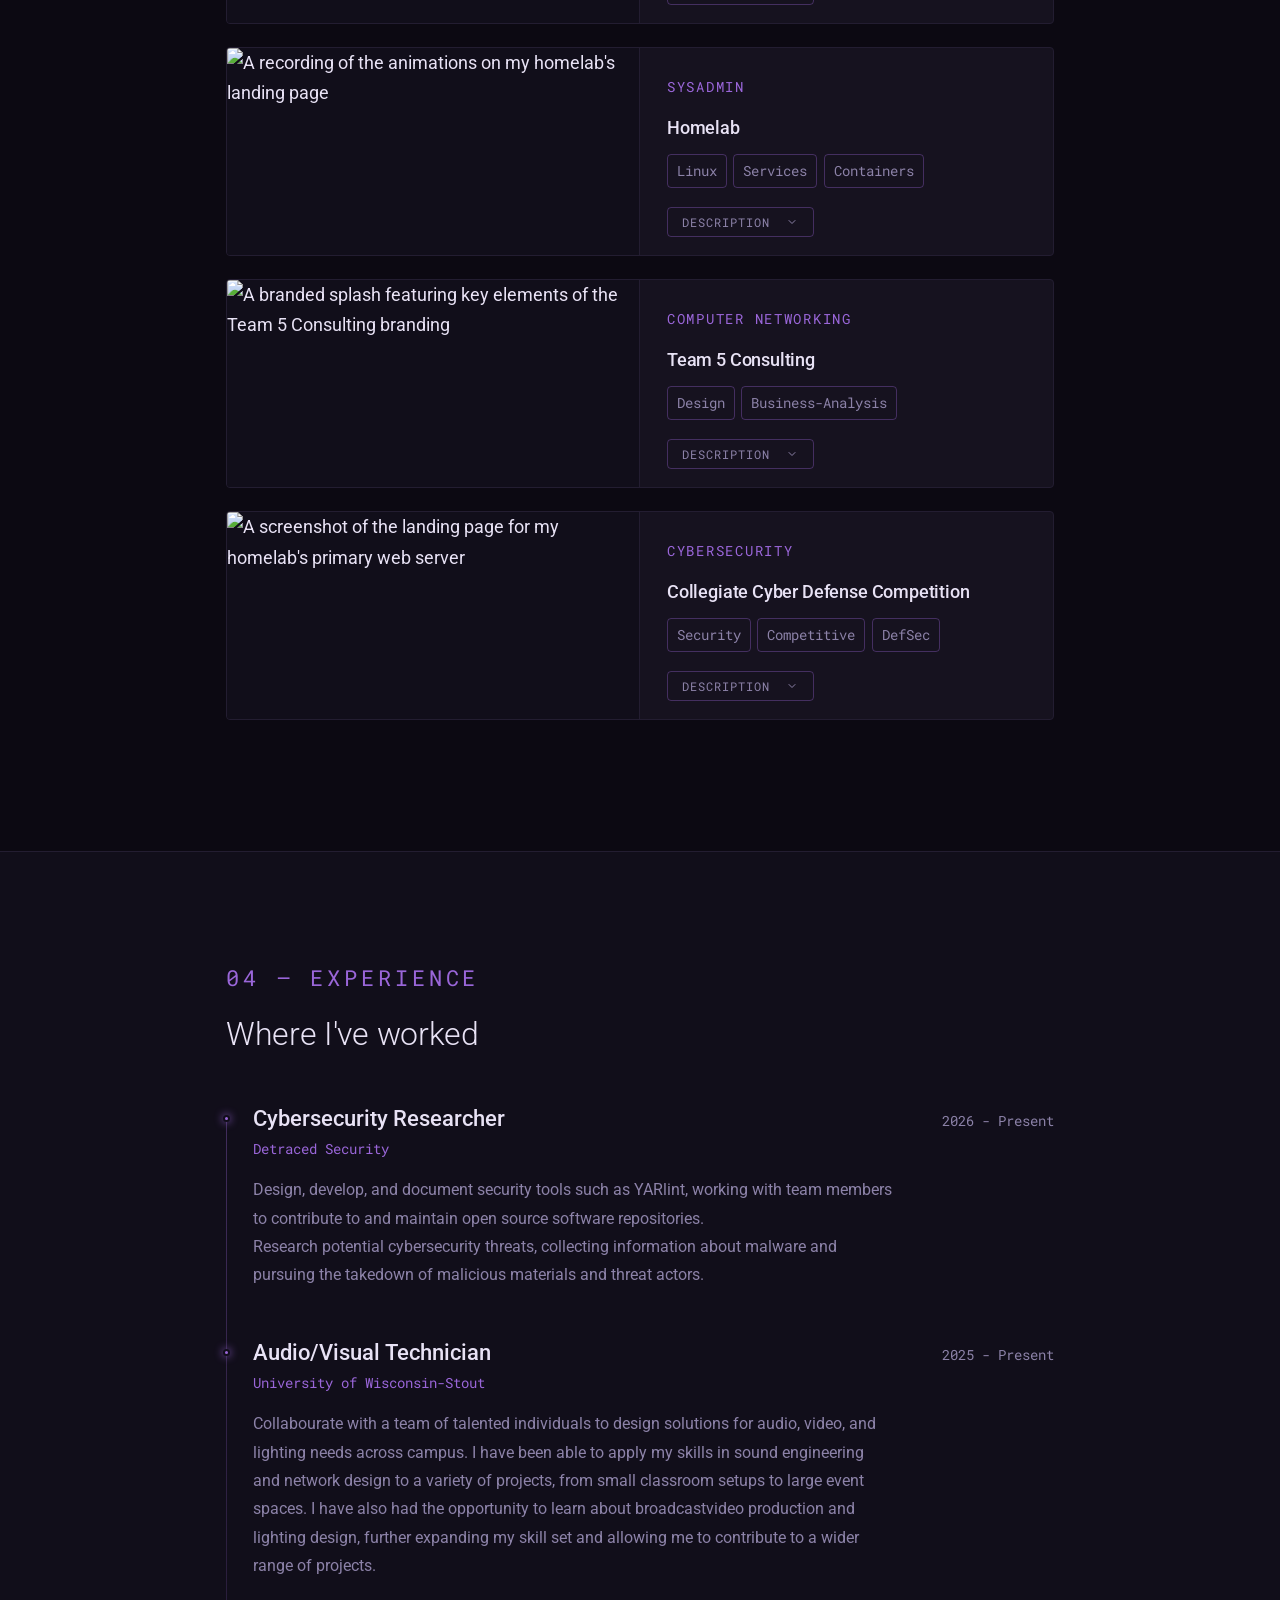
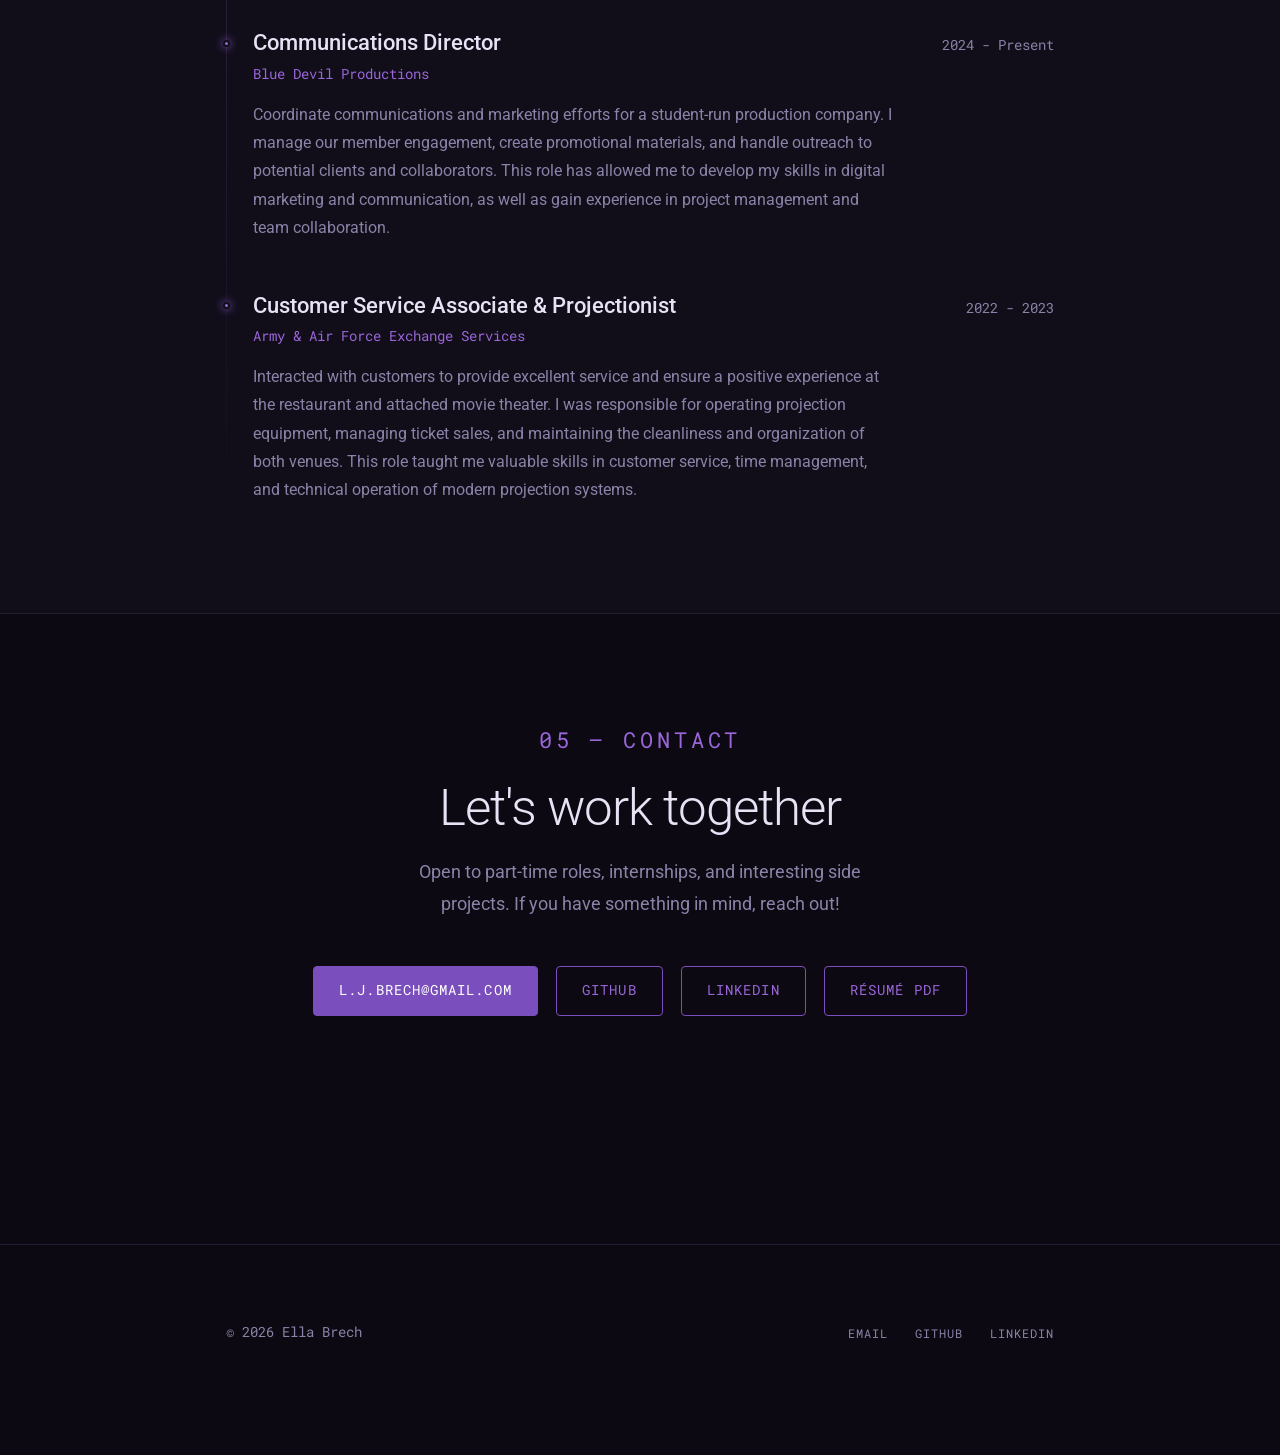
==== commit c44501da: "feat(projects): new homelab thumbnail" ====
--- a/site/index.html
+++ b/site/index.html
@@ -168,7 +168,7 @@
       <div class="projects-grid">
         <div class="project-card featured collapsed">
           <div class="project-thumb">
-            <img src="/media/Folklorico.jpg" alt="People dancing to latin music under colourful lighting">
+            <img src="/media/ProjectImages/Folklorico.jpg" alt="People dancing to latin music under colourful lighting">
           </div>
           <div class="project-body">
             <div class="project-meta">
@@ -197,7 +197,7 @@
 
         <div class="project-card featured collapsed">
           <div class="project-thumb">
-            <img src="/media/Homelab.png" alt="A screenshot of the landing page for my homelab's primary web server">
+            <img src="/media/ProjectImages/Homelab.png" alt="A recording of the animations on my homelab's landing page">
           </div>
           <div class="project-body">
             <div class="project-meta">
@@ -228,7 +228,7 @@
 
         <div class="project-card featured collapsed">
           <div class="project-thumb">
-            <img src="/media/Team5Consulting.jpg" alt="A branded splash featuring key elements of the Team 5 Consulting branding" >
+            <img src="/media/ProjectImages/Team5Consulting.png" alt="A branded splash featuring key elements of the Team 5 Consulting branding" >
           </div>
           <div class="project-body">
             <div class="project-meta">
@@ -257,7 +257,7 @@
 
         <div class="project-card featured collapsed">
           <div class="project-thumb">
-            <img src="/media/CCDC2026-27.jpg" alt="A screenshot of the landing page for my homelab's primary web server">
+            <img src="/media/ProjectImages/CCDC2026-27.jpg" alt="A screenshot of the landing page for my homelab's primary web server">
           </div>
           <div class="project-body">
             <div class="project-meta">
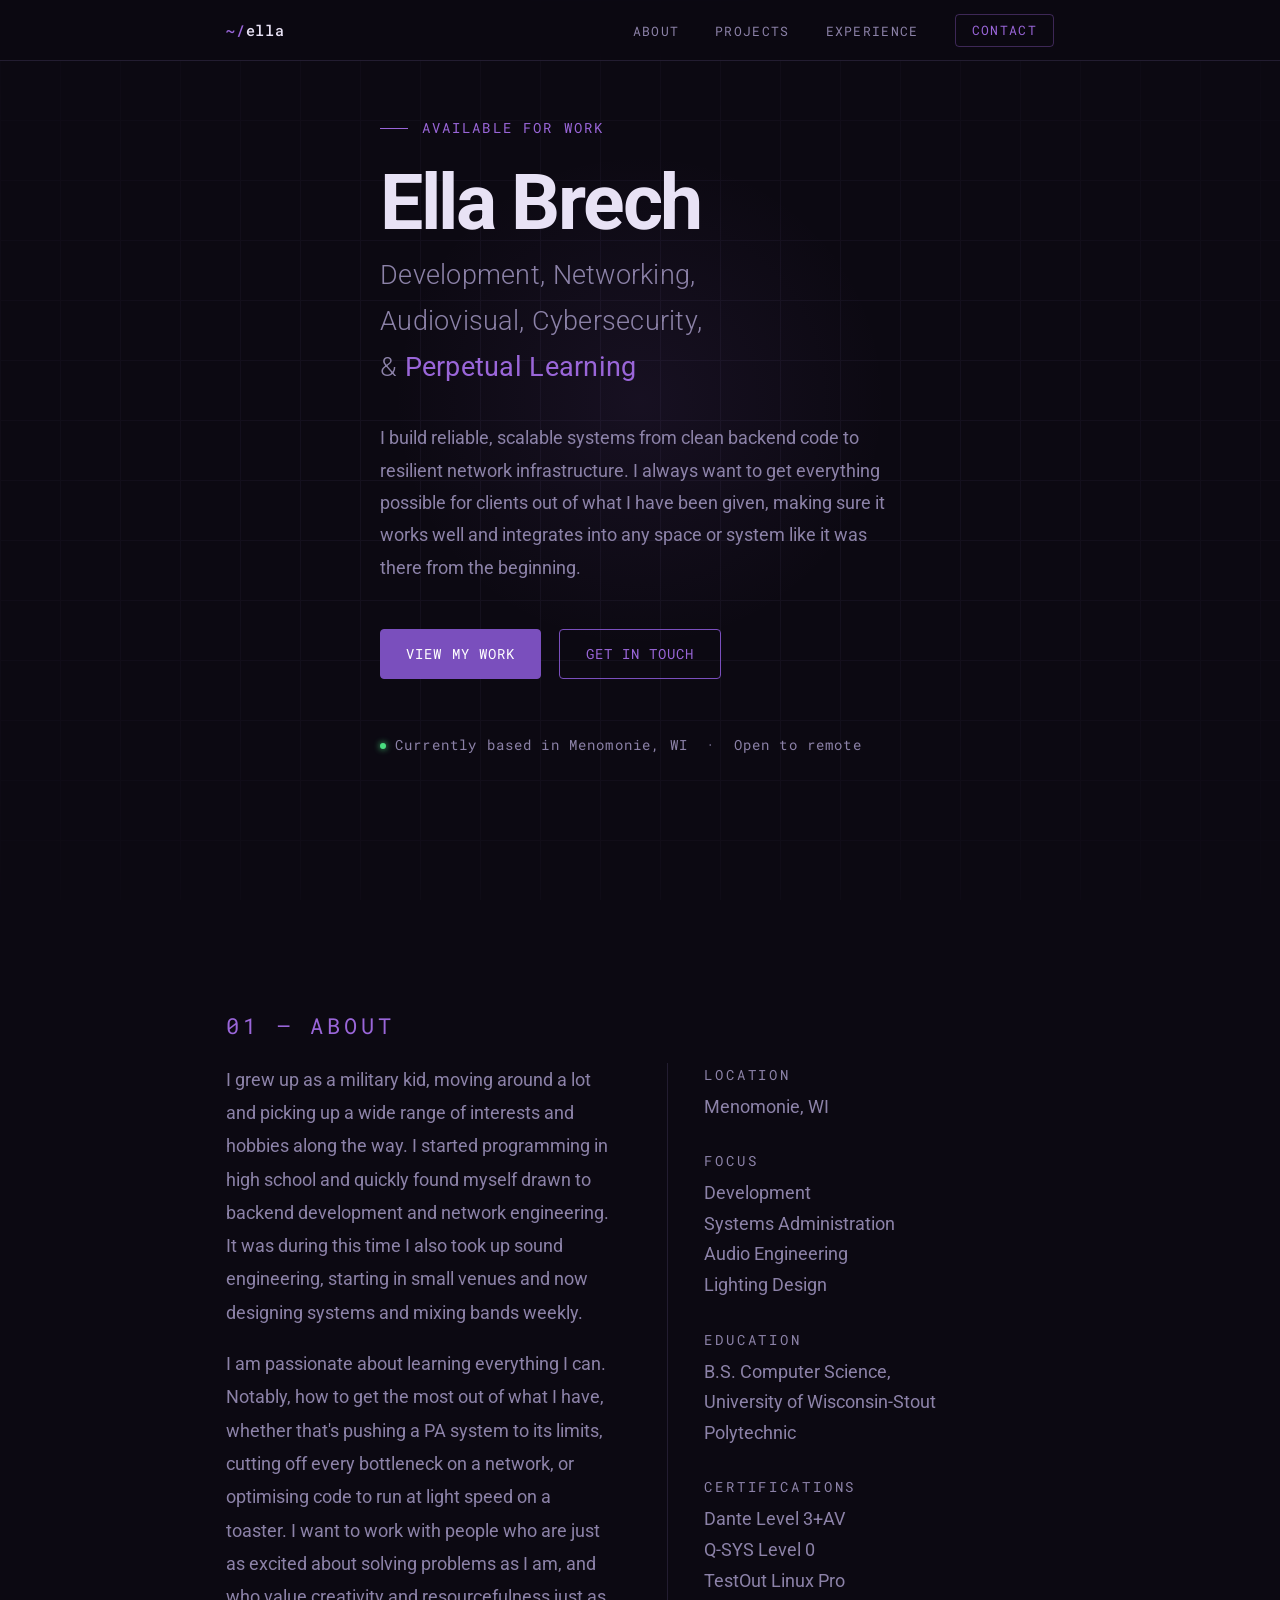
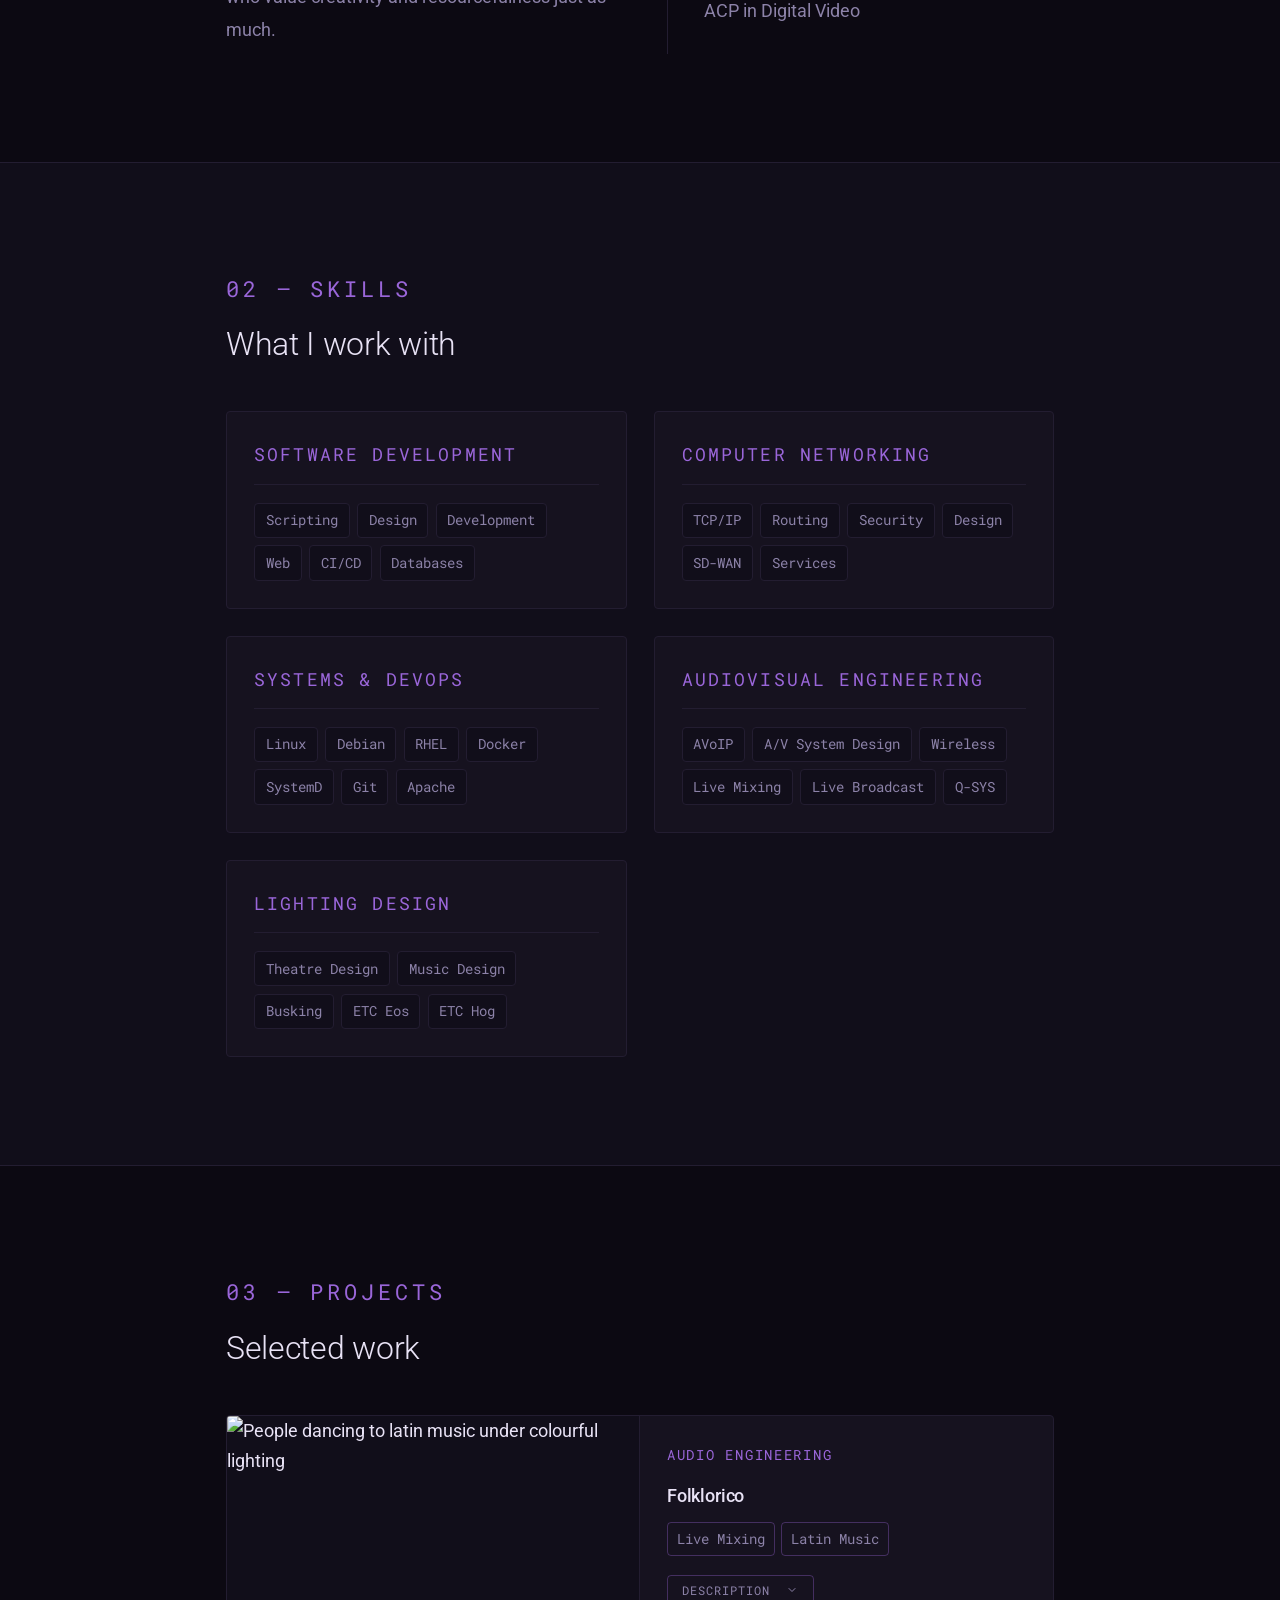
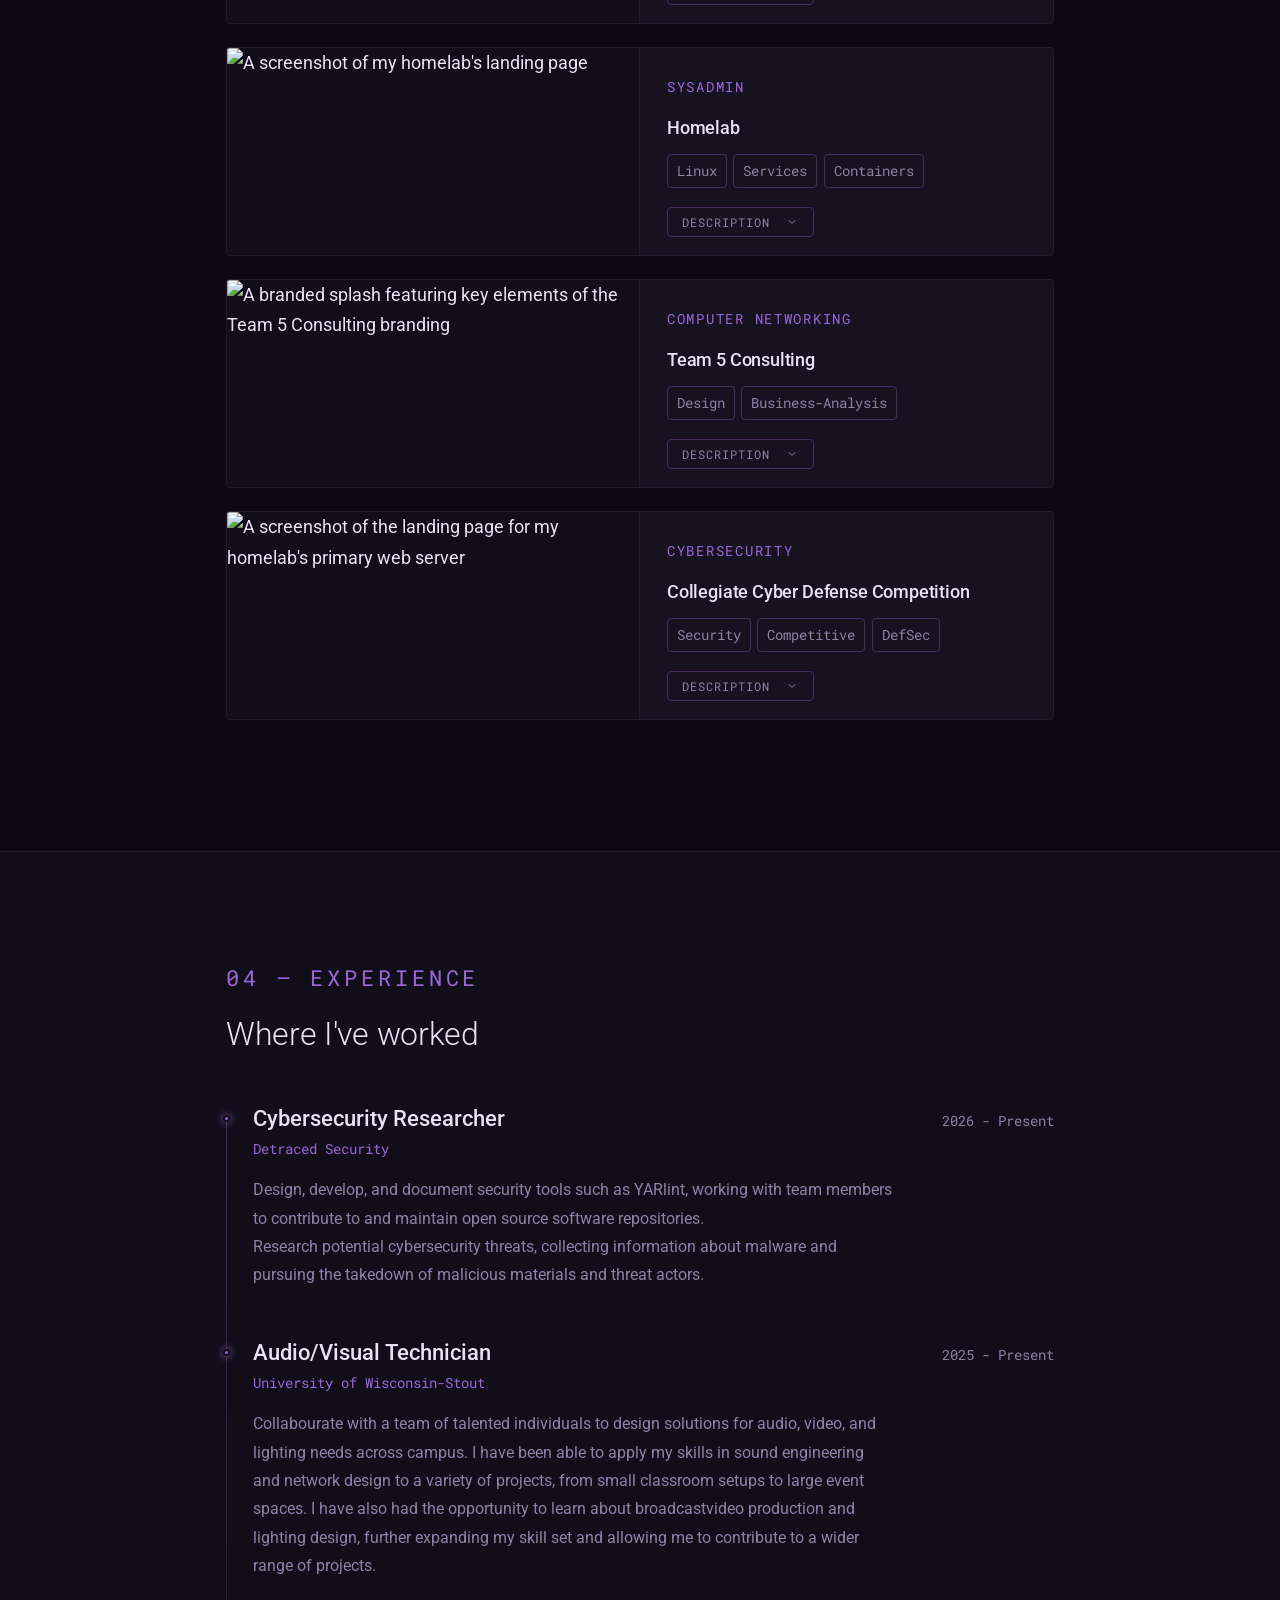
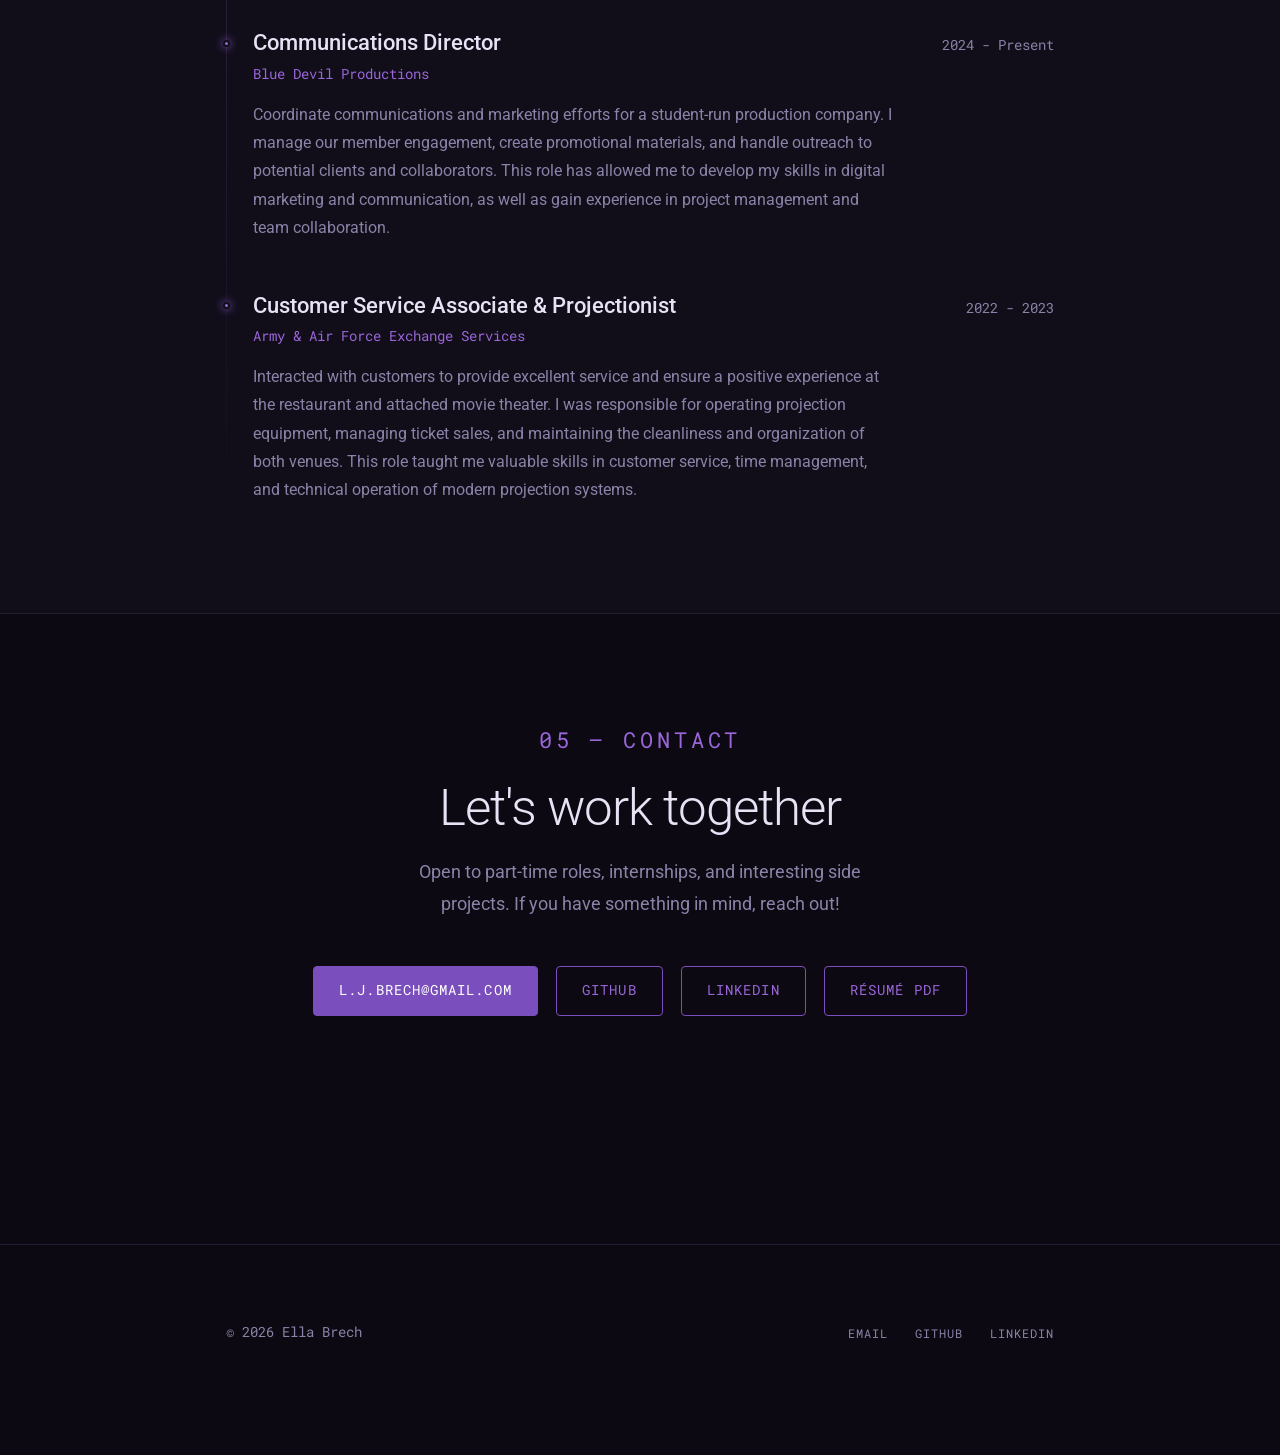
==== commit b24edd93: "fix: corrected incorrect alt-text" ====
--- a/site/index.html
+++ b/site/index.html
@@ -197,7 +197,7 @@
 
         <div class="project-card featured collapsed">
           <div class="project-thumb">
-            <img src="/media/ProjectImages/Homelab.png" alt="A recording of the animations on my homelab's landing page">
+            <img src="/media/ProjectImages/Homelab.png" alt="A screenshot of my homelab's landing page">
           </div>
           <div class="project-body">
             <div class="project-meta">
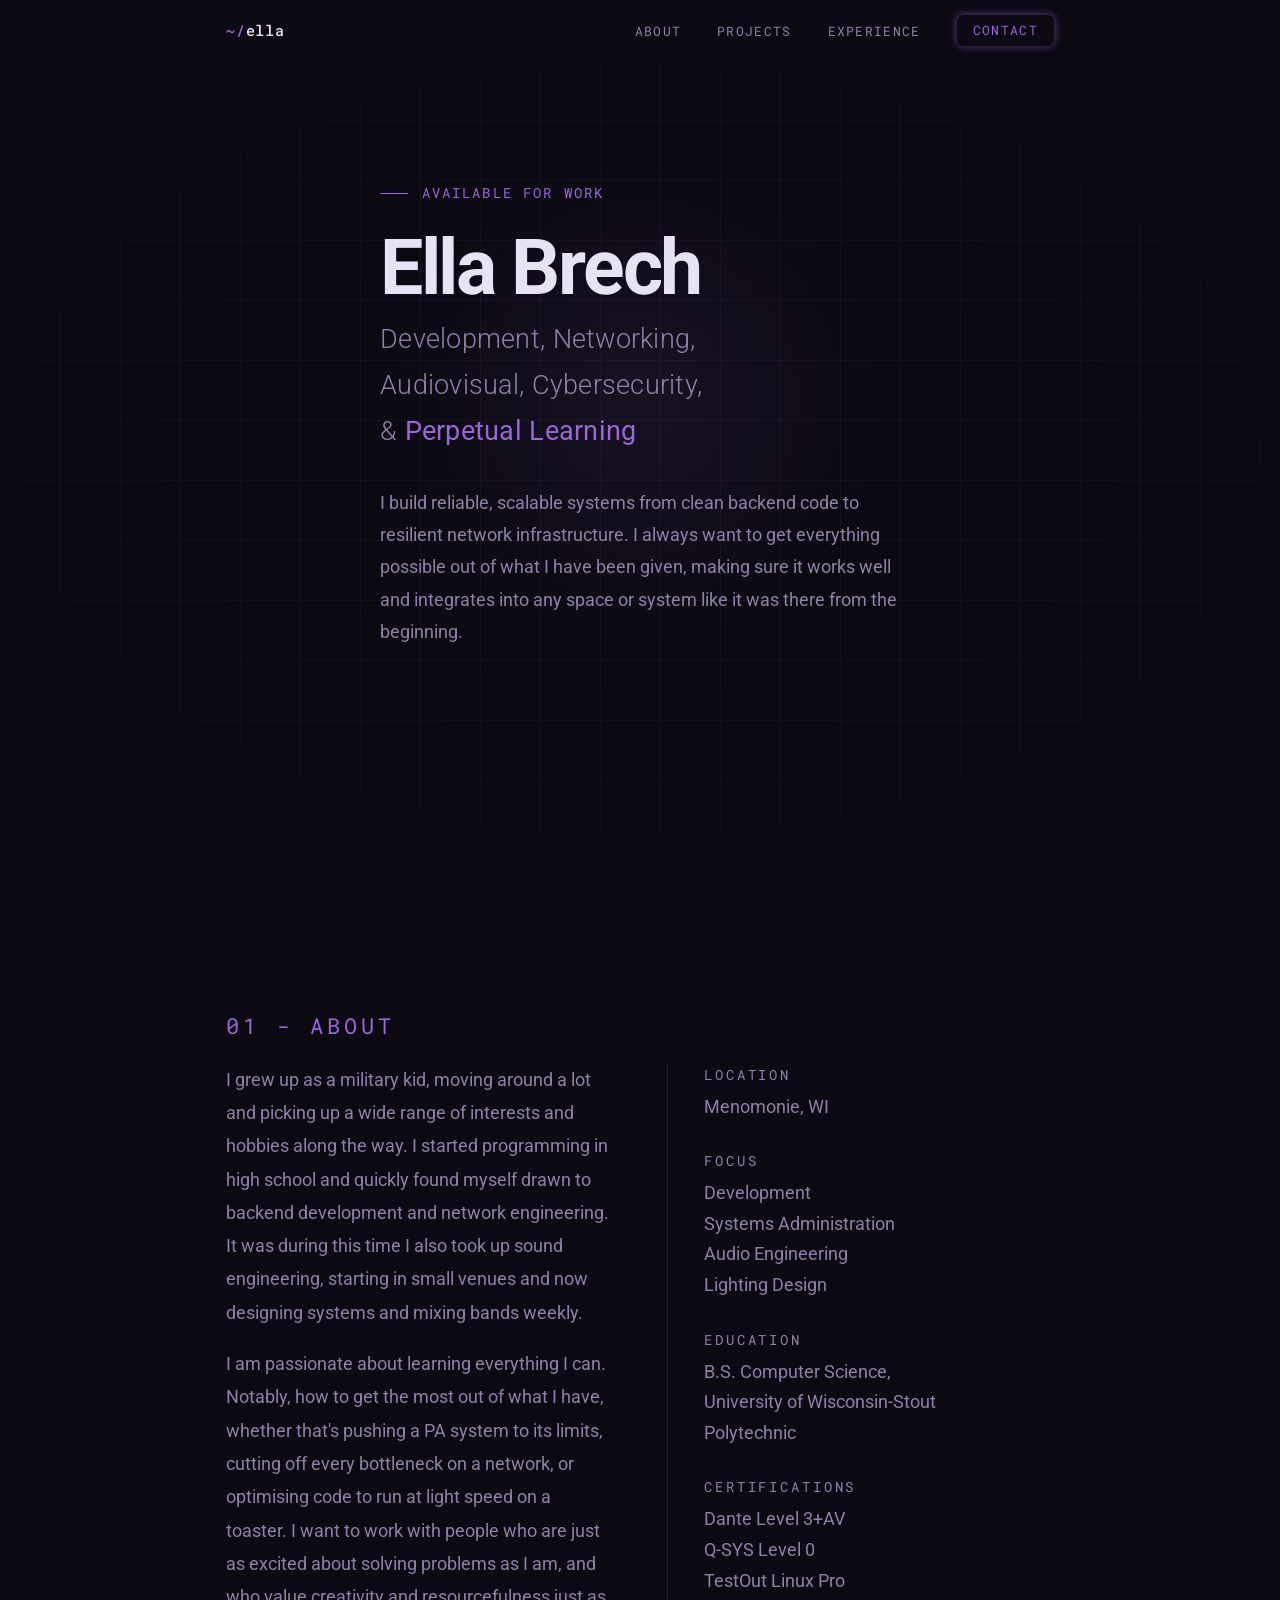
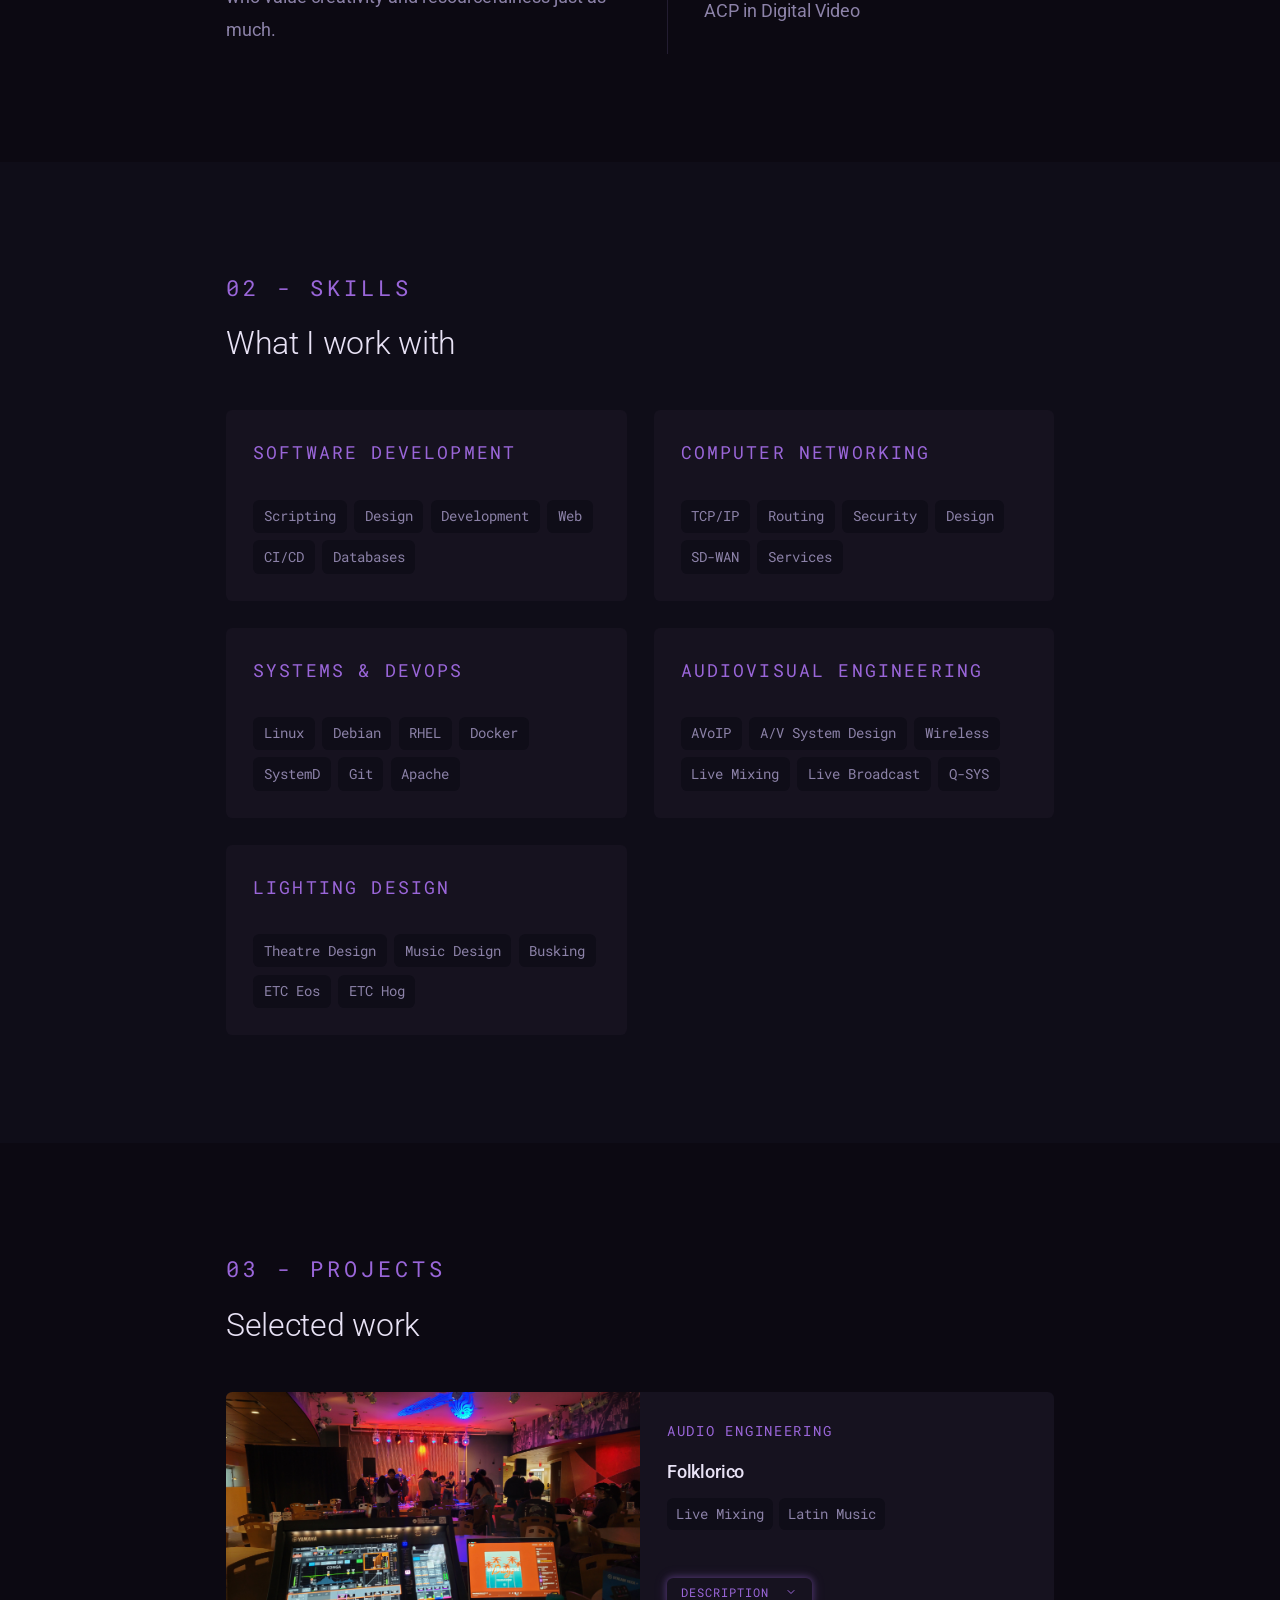
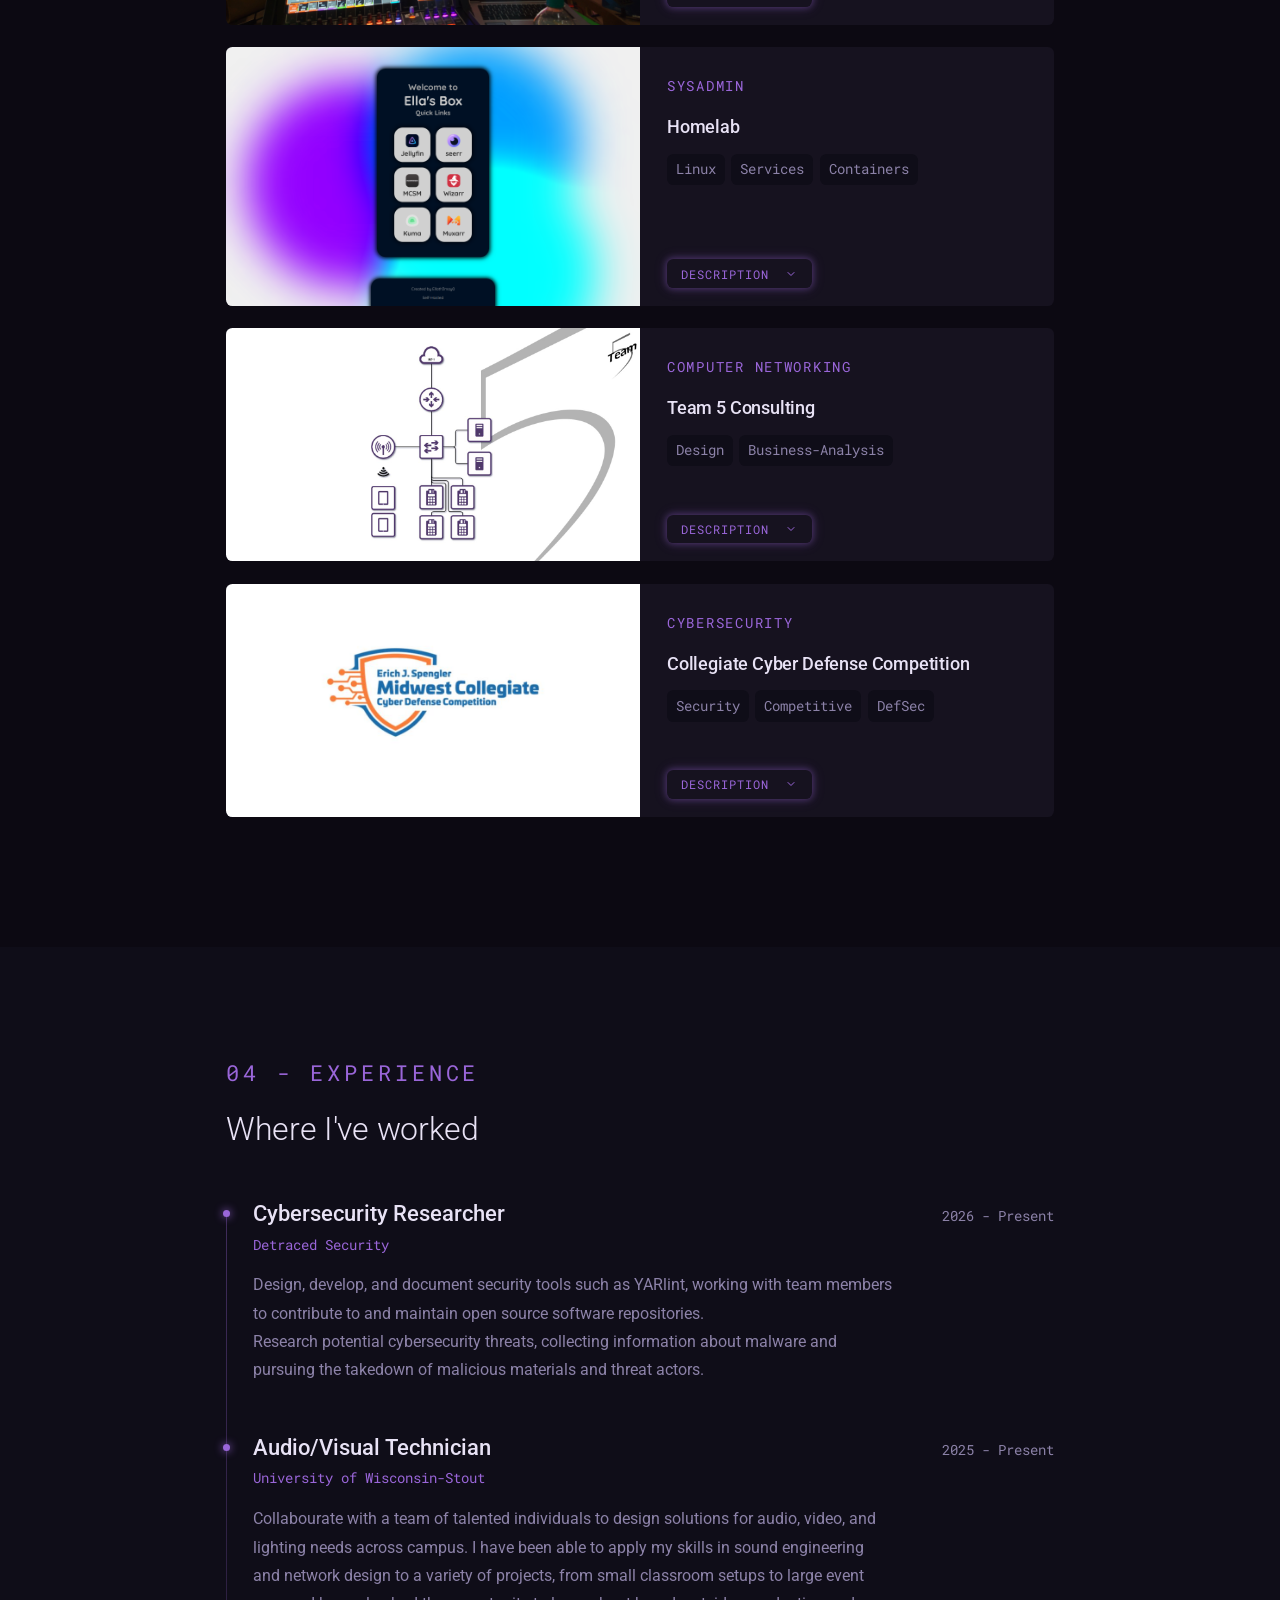
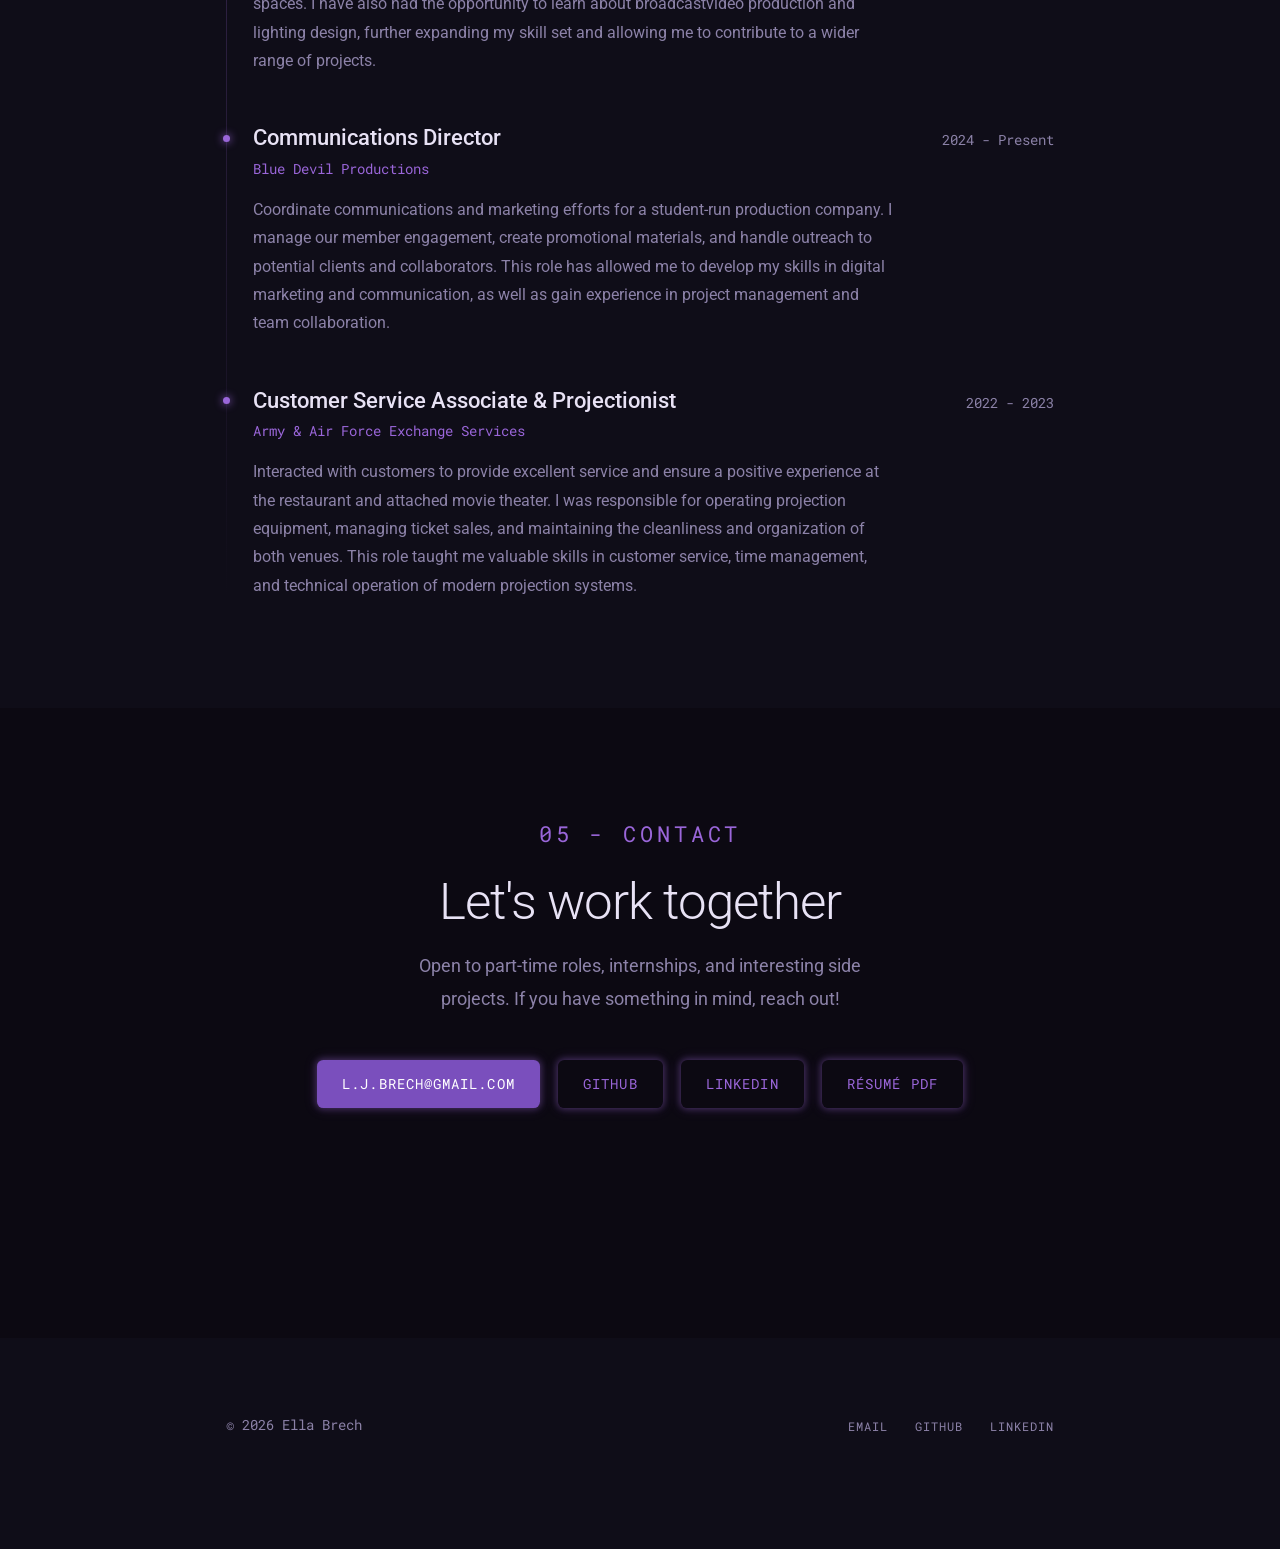
==== commit 8c51d189: "feat: general restyling and cleanup" ====
--- a/site/index.html
+++ b/site/index.html
@@ -1,15 +1,19 @@
 <!DOCTYPE html>
 <html lang="en">
+
 <head>
   <meta charset="UTF-8">
   <meta name="viewport" content="width=device-width, initial-scale=1.0">
-  <title>Ella Brech | Developer &amp; Systems Engineer</title>
-  <link rel="icon" type="image/x-icon" href="/media/favicon.ico">
+  <title>Ella Brech | Portfolio</title>
+  <link rel="icon" type="image/x-icon" href="media/favicon.ico">
   <link rel="stylesheet" href="styles.css">
   <link rel="preconnect" href="https://fonts.googleapis.com">
   <link rel="preconnect" href="https://fonts.gstatic.com" crossorigin>
-  <link href="https://fonts.googleapis.com/css2?family=Roboto:ital,wght@0,300;0,400;0,500;0,700;1,300&family=Roboto+Mono:wght@300;400;500&display=swap" rel="stylesheet">
+  <link
+    href="https://fonts.googleapis.com/css2?family=Roboto:ital,wght@0,300;0,400;0,500;0,700;1,300&family=Roboto+Mono:wght@300;400;500&display=swap"
+    rel="stylesheet">
 </head>
+
 <body>
 
   <!--  Navigation  -->
@@ -37,16 +41,12 @@
           &amp; <strong>Perpetual Learning</strong>
         </p>
         <p class="hero-desc">
-          I build reliable, scalable systems from clean backend code to resilient
-          network infrastructure. I always want to get everything possible for clients
-          out of what I have been given, making sure it works well and integrates into
-          any space or system like it was there from the beginning.
+          I build reliable, scalable systems from clean backend code to
+          resilient network infrastructure. I always want to get everything
+          possible out of what I have been given, making sure it works well and
+          integrates into any space or system like it was there from the
+          beginning.
         </p>
-        <div class="hero-actions">
-          <a href="#projects" class="btn btn-primary">View my work</a>
-          <a href="#contact" class="btn btn-ghost">Get in touch</a>
-        </div>
-        <p class="hero-status">Currently based in Menomonie, WI &nbsp;·&nbsp; Open to remote</p>
       </div>
     </div>
   </section>
@@ -54,7 +54,7 @@
   <!--  About  -->
   <section id="about">
     <div class="container">
-      <p class="section-label">01 — About</p>
+      <p class="section-label">01 - About</p>
       <div class="about-grid">
         <div>
           <p class="body">
@@ -97,7 +97,7 @@
   <!--  Skills  -->
   <section id="skills">
     <div class="container">
-      <p class="section-label">02 — Skills</p>
+      <p class="section-label">02 - Skills</p>
       <h2 class="section-heading">What I work with</h2>
       <div class="skills-grid">
         <div class="skill-group">
@@ -162,13 +162,13 @@
   <!--  Projects  -->
   <section id="projects">
     <div class="container">
-      <p class="section-label">03 — Projects</p>
+      <p class="section-label">03 - Projects</p>
       <h2 class="section-heading">Selected work</h2>
 
       <div class="projects-grid">
         <div class="project-card featured collapsed">
           <div class="project-thumb">
-            <img src="/media/ProjectImages/Folklorico.jpg" alt="People dancing to latin music under colourful lighting">
+            <img src="media/ProjectImages/Folklorico.jpg" alt="People dancing to latin music under colourful lighting">
           </div>
           <div class="project-body">
             <div class="project-meta">
@@ -185,11 +185,13 @@
               client's needs and putting on the best show possible in the space. This was a great show and was
               incredibly rewarding to see the audience enjoying the music.<br>
             </p>
-            <button type="button" class="project-toggle" onclick="this.closest('.project-card').classList.toggle('collapsed')">
+            <button type="button" class="project-toggle"
+              onclick="this.closest('.project-card').classList.toggle('collapsed')">
               <span class="toggle-label"><span>Show less</span></span>
-              <svg viewBox="0 0 24 24" width="12" height="12" stroke="currentColor" fill="none" stroke-width="2" stroke-linecap="round" stroke-linejoin="round">
+              <svg viewBox="0 0 24 24" width="12" height="12" stroke="currentColor" fill="none" stroke-width="2"
+                stroke-linecap="round" stroke-linejoin="round">
                 <title id="svg-title">Dropdown Arrow</title>
-                <polyline points="18 15 12 9 6 15"/>
+                <polyline points="18 15 12 9 6 15" />
               </svg>
             </button>
           </div>
@@ -197,7 +199,7 @@
 
         <div class="project-card featured collapsed">
           <div class="project-thumb">
-            <img src="/media/ProjectImages/Homelab.png" alt="A screenshot of my homelab's landing page">
+            <img src="media/ProjectImages/Homelab.png" alt="A screenshot of my homelab's landing page">
           </div>
           <div class="project-body">
             <div class="project-meta">
@@ -216,11 +218,13 @@
               configuring an apache web server and reverse proxy. This project will continue to grow with my needs over
               time.
             </p>
-            <button type="button" class="project-toggle" onclick="this.closest('.project-card').classList.toggle('collapsed')">
+            <button type="button" class="project-toggle"
+              onclick="this.closest('.project-card').classList.toggle('collapsed')">
               <span class="toggle-label"><span>Show less</span></span>
-              <svg viewBox="0 0 24 24" width="12" height="12" stroke="currentColor" fill="none" stroke-width="2" stroke-linecap="round" stroke-linejoin="round">
+              <svg viewBox="0 0 24 24" width="12" height="12" stroke="currentColor" fill="none" stroke-width="2"
+                stroke-linecap="round" stroke-linejoin="round">
                 <title>Dropdown Arrow</title>
-                <polyline points="18 15 12 9 6 15"/>
+                <polyline points="18 15 12 9 6 15" />
               </svg>
             </button>
           </div>
@@ -228,7 +232,8 @@
 
         <div class="project-card featured collapsed">
           <div class="project-thumb">
-            <img src="/media/ProjectImages/Team5Consulting.png" alt="A branded splash featuring key elements of the Team 5 Consulting branding" >
+            <img src="media/ProjectImages/Team5Consulting.png"
+              alt="A branded splash featuring key elements of the Team 5 Consulting branding">
           </div>
           <div class="project-body">
             <div class="project-meta">
@@ -245,11 +250,13 @@
               hardware, SD-WAN, services, and security measures, ultimately creating comprehensive proposals for each
               client.
             </p>
-            <button type="button" class="project-toggle btn-ghost" onclick="this.closest('.project-card').classList.toggle('collapsed')">
+            <button type="button" class="project-toggle"
+              onclick="this.closest('.project-card').classList.toggle('collapsed')">
               <span class="toggle-label"><span>Show less</span></span>
-              <svg viewBox="0 0 24 24" width="12" height="12" stroke="currentColor" fill="none" stroke-width="2" stroke-linecap="round" stroke-linejoin="round">
+              <svg viewBox="0 0 24 24" width="12" height="12" stroke="currentColor" fill="none" stroke-width="2"
+                stroke-linecap="round" stroke-linejoin="round">
                 <title>Dropdown Arrow</title>
-                <polyline points="18 15 12 9 6 15"/>
+                <polyline points="18 15 12 9 6 15" />
               </svg>
             </button>
           </div>
@@ -257,7 +264,8 @@
 
         <div class="project-card featured collapsed">
           <div class="project-thumb">
-            <img src="/media/ProjectImages/CCDC2026-27.jpg" alt="A screenshot of the landing page for my homelab's primary web server">
+            <img src="media/ProjectImages/CCDC2026-27.jpg"
+              alt="A screenshot of the landing page for my homelab's primary web server">
           </div>
           <div class="project-body">
             <div class="project-meta">
@@ -275,16 +283,17 @@
               trying to compromise their boxes and render their services unusable. I am on University of Wisconsin-Stout
               Polytechnic's team for the 2026-27 season.
             </p>
-            <button type="button" class="project-toggle" onclick="this.closest('.project-card').classList.toggle('collapsed')">
+            <button type="button" class="project-toggle"
+              onclick="this.closest('.project-card').classList.toggle('collapsed')">
               <span class="toggle-label"><span>Show less</span></span>
-              <svg viewBox="0 0 24 24" width="12" height="12" stroke="currentColor" fill="none" stroke-width="2" stroke-linecap="round" stroke-linejoin="round">
+              <svg viewBox="0 0 24 24" width="12" height="12" stroke="currentColor" fill="none" stroke-width="2"
+                stroke-linecap="round" stroke-linejoin="round">
                 <title>Dropdown Arrow</title>
-                <polyline points="18 15 12 9 6 15"/>
+                <polyline points="18 15 12 9 6 15" />
               </svg>
             </button>
           </div>
         </div>
-
       </div>
     </div>
   </section>
@@ -292,10 +301,9 @@
   <!--  Experience  -->
   <section id="experience">
     <div class="container">
-      <p class="section-label">04 — Experience</p>
+      <p class="section-label">04 - Experience</p>
       <h2 class="section-heading">Where I've worked</h2>
       <div class="timeline">
-        
         <div class="timeline-item">
           <div class="timeline-header">
             <span class="timeline-role">Cybersecurity Researcher</span>
@@ -317,9 +325,12 @@
           </div>
           <span class="timeline-company">University of Wisconsin-Stout</span>
           <p class="timeline-desc">
-            Collabourate with a team of talented individuals to design solutions for audio, video, and lighting needs across campus.
-            I have been able to apply my skills in sound engineering and network design to a variety of projects, from small
-            classroom setups to large event spaces. I have also had the opportunity to learn about broadcastvideo production and
+            Collabourate with a team of talented individuals to design solutions for audio, video, and lighting needs
+            across campus.
+            I have been able to apply my skills in sound engineering and network design to a variety of projects, from
+            small
+            classroom setups to large event spaces. I have also had the opportunity to learn about broadcastvideo
+            production and
             lighting design, further expanding my skill set and allowing me to contribute to a wider range of projects.
           </p>
         </div>
@@ -331,9 +342,12 @@
           </div>
           <span class="timeline-company">Blue Devil Productions</span>
           <p class="timeline-desc">
-            Coordinate communications and marketing efforts for a student-run production company. I manage our member engagement,
-            create promotional materials, and handle outreach to potential clients and collaborators. This role has allowed me to develop
-            my skills in digital marketing and communication, as well as gain experience in project management and team collaboration.
+            Coordinate communications and marketing efforts for a student-run production company. I manage our member
+            engagement,
+            create promotional materials, and handle outreach to potential clients and collaborators. This role has
+            allowed me to develop
+            my skills in digital marketing and communication, as well as gain experience in project management and team
+            collaboration.
           </p>
         </div>
 
@@ -344,9 +358,12 @@
           </div>
           <span class="timeline-company">Army &amp; Air Force Exchange Services</span>
           <p class="timeline-desc">
-            Interacted with customers to provide excellent service and ensure a positive experience at the restaurant and attached movie theater.
-            I was responsible for operating projection equipment, managing ticket sales, and maintaining the cleanliness and organization of both
-            venues. This role taught me valuable skills in customer service, time management, and technical operation of modern projection systems.
+            Interacted with customers to provide excellent service and ensure a positive experience at the restaurant
+            and attached movie theater.
+            I was responsible for operating projection equipment, managing ticket sales, and maintaining the cleanliness
+            and organization of both
+            venues. This role taught me valuable skills in customer service, time management, and technical operation of
+            modern projection systems.
           </p>
         </div>
       </div>
@@ -356,7 +373,7 @@
   <!--  Contact  -->
   <section id="contact">
     <div class="container">
-      <p class="section-label">05 — Contact</p>
+      <p class="section-label">05 - Contact</p>
       <h2 class="contact-heading">Let's work together</h2>
       <p class="contact-sub">
         Open to part-time roles, internships, and interesting side projects.
@@ -384,4 +401,5 @@
   </footer>
 
 </body>
-</html>
+
+</html>
--- a/site/styles.css
+++ b/site/styles.css
@@ -1,800 +1,778 @@
 /*  Design Tokens  */
-    :root {
-      --bg:          #0c0912;
-      --bg-raised:   #110e1a;
-      --bg-card:     #16121f;
-      --border:      #231d31;
-      --border-hi:   #3a2f52;
-      --transparent: rgba(122, 79, 189, 0.08);
-      --shadow:      rgba(#000, 0.2);
-
-      --purple:      #9a66d9;
-      --purple-dim:  #7a4fbd;
-      --purple-glow: rgba(154, 102, 217, 0.12);
-      --purple-line: rgba(154, 102, 217, 0.35);
-
-      --text-primary:   #e8e2f5;
-      --text-secondary: #8c82a8;
-      --text-muted:     #4e4666;
-
-      --mono: 'Roboto Mono', monospace;
-      --sans: 'Roboto', sans-serif;
-
-      --radius: 4px;
-      --max-w: 900px;
-      --section-gap: 6rem;
-    }
-
-    /* Reset */
-    *, *::before, *::after { box-sizing: border-box; margin: 0; padding: 0; }
-    html { scroll-behavior: smooth; font-size: 18px; }
-
-    body {
-      background-color: var(--bg);
-      color: var(--text-primary);
-      font-family: var(--sans);
-      font-weight: 400;
-      line-height: 1.7;
-      -webkit-font-smoothing: antialiased;
-    }
-
-    a { color: var(--purple); text-decoration: none; transition: color 0.2s; }
-    a:hover { color: var(--text-primary); }
-
-    ul { list-style: none; }
-
-    img { display: block; max-width: 100%; }
-
-    /* Layout */
-    .container {
-      max-width: var(--max-w);
-      margin: 0 auto;
-      padding: 0 2rem;
-    }
-
-    section { padding: var(--section-gap) 0; }
-
-    .section-label {
-      font-family: var(--mono);
-      font-size: 1.2rem;
-      font-weight: 400;
-      letter-spacing: 0.18em;
-      text-transform: uppercase;
-      color: var(--purple);
-      margin-bottom: 1rem;
-    }
-
-    .section-heading {
-      font-size: 1.75rem;
-      font-weight: 300;
-      letter-spacing: -0.01em;
-      color: var(--text-primary);
-      margin-bottom: 2.5rem;
-      line-height: 1.3;
-    }
-
-    .section-heading span {
-      color: var(--purple);
-    }
-
-    /*  Nav  */
-    nav {
-      position: fixed;
-      top: 0;
-      left: 0;
-      right: 0;
-      z-index: 100;
-      background: rgba(12, 9, 18, 0.85);
-      backdrop-filter: blur(12px);
-      -webkit-backdrop-filter: blur(12px);
-      border-bottom: 1px solid var(--border);
-    }
-
-    .nav-inner {
-      max-width: var(--max-w);
-      margin: 0 auto;
-      padding: 0 2rem;
-      height: 60px;
-      display: flex;
-      align-items: center;
-      justify-content: space-between;
-    }
-
-    .nav-logo {
-      font-family: var(--mono);
-      font-size: 0.85rem;
-      font-weight: 500;
-      color: var(--text-primary);
-      letter-spacing: 0.05em;
-    }
-
-    .nav-logo span {
-      color: var(--purple);
-    }
-
-    .nav-links {
-      display: flex;
-      gap: 2rem;
-      align-items: center;
-    }
-
-    .nav-links a {
-      font-family: var(--mono);
-      font-size: 0.72rem;
-      letter-spacing: 0.1em;
-      text-transform: uppercase;
-      color: var(--text-secondary);
-      transition: color 0.2s;
-    }
-
-    .nav-links a:hover { color: var(--purple); }
-
-    .nav-links .nav-cta {
-      border: 1px solid var(--purple-line);
-      padding: 0.35rem 0.9rem;
-      border-radius: var(--radius);
-      color: var(--purple);
-    }
-
-    .nav-links .nav-cta:hover {
-      background: var(--purple-glow);
-      color: var(--purple);
-    }
-
-    /*  Hero  */
-    #hero {
-      min-height: 100vh;
-      display: flex;
-      align-items: center;
-      padding-top: 60px;
-      position: relative;
-      overflow: hidden;
-    }
-
-    /* subtle grid background */
-    #hero::before {
-      content: '';
-      position: absolute;
-      inset: 0;
-      background-image:
-        linear-gradient(var(--border) 1px, transparent 1px),
-        linear-gradient(90deg, var(--border) 1px, transparent 1px);
-      background-size: 60px 60px;
-      mask-image: radial-gradient(ellipse 80% 70% at 50% 50%, black 30%, transparent 100%);
-      -webkit-mask-image: radial-gradient(ellipse 80% 70% at 50% 50%, black 30%, transparent 100%);
-      opacity: 0.4;
-    }
-
-    /* purple glow orb */
-    #hero::after {
-      content: '';
-      position: absolute;
-      width: 500px;
-      height: 500px;
-      border-radius: 50%;
-      background: radial-gradient(circle, rgba(154, 102, 217, 0.08) 0%, transparent 70%);
-      top: 50%;
-      left: 50%;
-      transform: translate(-50%, -60%);
-      pointer-events: none;
-    }
-
-    .hero-content {
-      position: relative;
-      z-index: 1;
-    }
-
-    .hero-eyebrow::before {
-      content: '';
-      width: 28px;
-      height: 1px;
-      background: var(--purple);
-    }
-
-    .hero-eyebrow {
-      font-family: var(--mono);
-      font-size: 0.8rem;
-      letter-spacing: 0.15em;
-      text-transform: uppercase;
-      color: var(--purple);
-      margin-top: 1.25rem;
-      margin-bottom: 1.25rem;
-      display: flex;
-      align-items: center;
-      gap: 0.75rem;
-    }
-
-    .hero-name {
-      font-size: clamp(2.8rem, 6vw, 4.5rem);
-      font-weight: 700;
-      letter-spacing: -0.03em;
-      line-height: 1.05;
-      color: var(--text-primary);
-      margin-bottom: 0.5rem;
-    }
-
-    .hero-title {
-      font-size: clamp(1.1rem, 2.5vw, 1.5rem);
-      font-weight: 300;
-      color: var(--text-secondary);
-      margin-bottom: 1.75rem;
-      letter-spacing: 0.01em;
-    }
-
-    .hero-title strong {
-      color: var(--purple);
-      box-shadow: 0 0 8px 8px var(--shadow);
-      font-weight: 400;
-    }
-
-    .hero-desc {
-      max-width: 520px;
-      font-size: 1rem;
-      color: var(--text-secondary);
-      line-height: 1.8;
-      margin-bottom: 2.5rem;
-    }
-
-    .hero-actions {
-      display: flex;
-      gap: 1rem;
-      flex-wrap: wrap;
-    }
-
-    .btn {
-      display: inline-flex;
-      align-items: center;
-      gap: 0.5rem;
-      font-family: var(--mono);
-      font-size: 0.75rem;
-      letter-spacing: 0.08em;
-      text-transform: uppercase;
-      padding: 0.7rem 1.4rem;
-      border-radius: var(--radius);
-      transition: all 0.2s;
-      cursor: pointer;
-    }
-
-    .btn-primary {
-      background: var(--purple-dim);
-      color: #fff;
-      border: 1px solid var(--purple-dim);
-    }
-
-    .btn-primary:hover {
-      background: var(--purple);
-      border-color: var(--purple);
-      color: #fff;
-    }
-
-    .btn-ghost {
-      background: transparent;
-      color: var(--purple);
-      border: 1px solid var(--purple-dim);
-    }
-
-    .btn-ghost:hover {
-      background: var(--transparent);
-      border-color: var(--purple);
-      color: var(--purple);
-    }
-
-    /* status badge */
-    .hero-status {
-      display: inline-flex;
-      align-items: center;
-      gap: 0.5rem;
-      font-family: var(--mono);
-      font-size: 0.8rem;
-      letter-spacing: 0.08em;
-      color: var(--text-secondary);
-      margin-top: 3rem;
-    }
-
-    .hero-status::before {
-      content: '';
-      width: 6px;
-      height: 6px;
-      border-radius: 50%;
-      background: #4ade80;
-      box-shadow: 0 0 6px #4ade80;
-      flex-shrink: 0;
-      animation: pulse 2.5s ease infinite;
-    }
-
-    @keyframes pulse {
-      0%, 100% { opacity: 1; }
-      50% { opacity: 0.4; }
-    }
-
-    /*  Divider  */
-    .divider {
-      border: none;
-      border-top: 1px solid var(--border);
-    }
-
-    /*  About  */
-    #about .about-grid {
-      display: grid;
-      grid-template-columns: 1fr 1fr;
-      gap: 3rem;
-      align-items: start;
-    }
-
-    #about p.body {
-      font-size: 1rem;
-      color: var(--text-secondary);
-      line-height: 1.85;
-      margin-bottom: 1rem;
-    }
-
-    #about p.label,
-    #about p.value {
-      color: var(--text-secondary);
-    }
-
-    #about p:last-child { margin-bottom: 0; }
-
-    .about-aside {
-      border-left: 1px solid var(--border);
-      padding-left: 2rem;
-    }
-
-    .about-meta-item {
-      margin-bottom: 1.5rem;
-    }
-
-    .about-meta-item .label {
-      font-family: var(--mono);
-      font-size: 0.8rem;
-      letter-spacing: 0.2em;
-      text-transform: uppercase;
-      margin-bottom: 0.25rem;
-    }
-
-    .about-meta-item .value {
-      font-size: 1rem;
-    }
-
-    /*  Skills  */
-    #skills {
-      background: var(--bg-raised);
-      border-top: 1px solid var(--border);
-      border-bottom: 1px solid var(--border);
-    }
-
-    .skills-grid {
-      display: grid;
-      grid-template-columns: repeat(2, 1fr);
-      gap: 1.5rem;
-    }
-
-    .skill-group {
-      background: var(--bg-card);
-      border: 1px solid var(--border);
-      border-radius: var(--radius);
-      padding: 1.5rem;
-      transition: border-color 0.2s;
-    }
-
-    .skill-group:hover {
-      border-color: var(--border-hi);
-    }
-
-    .skill-group-title {
-      font-family: var(--mono);
-      font-size: 1rem;
-      letter-spacing: 0.12em;
-      text-transform: uppercase;
-      color: var(--purple);
-      margin-bottom: 1rem;
-      padding-bottom: 0.75rem;
-      border-bottom: 1px solid var(--border);
-    }
-
-    .skill-tag-list {
-      display: flex;
-      flex-wrap: wrap;
-      gap: 0.4rem;
-    }
-
-    .skill-tag {
-      font-family: var(--mono);
-      font-size: 0.8rem;
-      color: var(--text-secondary);
-      background: var(--bg-raised);
-      border: 1px solid var(--border);
-      padding: 0.25rem 0.6rem;
-      border-radius: var(--radius);
-    }
-
-    /*  Projects  */
-    .projects-grid {
-      display: grid;
-      grid-template-columns: 1fr 1fr;
-      gap: 1.25rem;
-      margin-bottom: 1.25rem;
-    }
-
-    /* Featured project (spans full width) */
-    .project-card {
-      grid-column: 1 / -1;
-      display: grid;
-      grid-template-columns: 1fr 1fr;
-      gap: 0;
-      background: var(--bg-card);
-      border: 1px solid var(--border);
-      border-radius: var(--radius);
-      overflow: hidden;
-      transition: border-color 0.25s, transform 0.2s;
-    }
-
-    .project-card:hover {
-      border-color: var(--purple-line);
-      transform: translateY(-2px);
-    }
-
-    .project-thumb {
-      background: var(--bg-raised);
-      aspect-ratio: 16/9;
-      display: flex;
-      align-items: center;
-      justify-content: center;
-      border-bottom: 1px solid var(--border);
-      position: relative;
-      overflow: hidden;
-    }
-
-    .project-card.featured .project-thumb {
-      aspect-ratio: unset;
-      border-bottom: none;
-      border-right: 1px solid var(--border);
-    }
-
-    .project-toggle {
-      background: none;
-      border: 1px solid var(--purple-line);
-      color: var(--text-secondary);
-      font-family: var(--mono);
-      font-size: 0.68rem;
-      letter-spacing: 0.08em;
-      text-transform: uppercase;
-      padding: 0.35rem 0.8rem;
-      border-radius: var(--radius);
-      cursor: pointer;
-      display: flex;
-      align-items: center;
-      gap: 0.4rem;
-      transition: color 0.2s, border-color 0.2s;
-      position: absolute;
-      bottom: 1rem;
-    }
-
-    .project-toggle:hover {
-      color: var(--purple);
-      border-color: var(--purple);
-      background: var(--transparent);
-    }
-
-    .project-toggle svg {
-      transition: display 0.25s ease;
-    }
-
-    /* Collapsed state */
-    .project-card.collapsed .project-desc,
-    .project-card.collapsed .project-desc br {
-      display: none;
-    }
-
-    .project-card.collapsed .project-toggle .toggle-label::before {
-      content: 'Description';
-    }
-
-    .project-card.collapsed .project-toggle > .toggle-label span{
-      font-size: 0;
-    }
-
-    .project-card.collapsed .project-toggle svg {
-      transform: rotate(180deg);
-    }
-
-    .project-card.collapsed .project-tags {
-      padding-bottom: 1rem;
-    }
-
-    /* placeholder pattern for empty thumbnails */
-    .project-thumb::before {
-      content: '';
-      position: absolute;
-      inset: 0;
-      background-image:
-        repeating-linear-gradient(
-          45deg,
-          var(--border) 0,
-          var(--border) 1px,
-          transparent 0,
-          transparent 50%
-        );
-      background-size: 12px 12px;
-      opacity: 0.5;
-    }
-
-    .project-thumb:has(img)::before {
-      display: none;
-    }
-
-    .project-thumb img {
-      width: 100%;
-      height: 100%;
-      object-fit: cover;
-      object-position: top;
-      min-height: 0px
-    }
-
-    .project-body {
-      padding: 1.5rem;
-      flex: 1;
-      display: flex;
-      flex-direction: column;
-      position: relative;
-    }
-
-    .project-meta {
-      display: flex;
-      align-items: center;
-      gap: 0.5rem;
-      margin-bottom: 0.75rem;
-    }
-
-    .project-type {
-      font-family: var(--mono);
-      font-size: 0.8rem;
-      letter-spacing: 0.12em;
-      text-transform: uppercase;
-      color: var(--purple);
-    }
-
-    .project-year {
-      font-family: var(--mono);
-      font-size: 0.8rem;
-      color: var(--text-secondary);
-      margin-left: auto;
-    }
-
-    .project-title {
-      font-size: 1rem;
-      font-weight: 500;
-      color: var(--text-primary);
-      margin-bottom: 0.6rem;
-      letter-spacing: -0.01em;
-    }
-
-    .project-desc {
-      font-size: 0.8rem;
-      color: var(--text-secondary);
-      line-height: 1.75;
-      margin-bottom: 2.25rem;
-      flex: 1;
-    }
-
-    .project-tags {
-      display: flex;
-      flex-wrap: wrap;
-      gap: 0.35rem;
-      margin-bottom: 1.25rem;
-    }
-
-    .project-tag {
-      font-family: var(--mono);
-      font-size: 0.8rem;
-      color: var(--text-secondary);
-      border: 1px solid var(--purple-line);
-      padding: 0.2rem 0.5rem;
-      border-radius: var(--radius);
-    }
-
-    .project-links {
-      display: flex;
-      gap: 1rem;
-      margin-top: auto;
-    }
-
-    .project-link {
-      font-family: var(--mono);
-      font-size: 0.7rem;
-      letter-spacing: 0.06em;
-      text-transform: uppercase;
-      color: var(--text-secondary);
-      display: flex;
-      align-items: center;
-      gap: 0.35rem;
-      transition: color 0.2s;
-    }
-
-    .project-link:hover { color: var(--purple); }
-
-    .project-link svg {
-      width: 12px;
-      height: 12px;
-      stroke: currentColor;
-      fill: none;
-      stroke-width: 2;
-      stroke-linecap: round;
-      stroke-linejoin: round;
-    }
-
-    /*  Experience  */
-    #experience {
-      background: var(--bg-raised);
-      border-top: 1px solid var(--border);
-      border-bottom: 1px solid var(--border);
-    }
-
-    .timeline {
-      position: relative;
-      padding-left: 1.5rem;
-    }
-
-    .timeline::before {
-      content: '';
-      position: absolute;
-      left: 0;
-      top: 1rem;
-      bottom: 0;
-      width: 1px;
-      background: linear-gradient(to bottom, var(--purple-line), transparent);
-    }
-
-    .timeline-item {
-      position: relative;
-      padding-bottom: 2.5rem;
-    }
-
-    .timeline-item:last-child { padding-bottom: 0; }
-
-    .timeline-item::before {
-      content: '';
-      position: absolute;
-      left: -1.66rem;
-      top: 0.8rem;
-      width: 7px;
-      height: 7px;
-      border-radius: 50%;
-      background: var(--purple);
-      border: 2px solid var(--bg-raised);
-      box-shadow: 0 0 8px var(--purple);
-    }
-
-    .timeline-header {
-      display: flex;
-      align-items: baseline;
-      flex-wrap: wrap;
-      gap: 0 1rem;
-    }
-
-    .timeline-role {
-      font-size: 1.2rem;
-      font-weight: 500;
-      color: var(--text-primary);
-    }
-
-    .timeline-company {
-      font-family: var(--mono);
-      font-size: 0.8rem;
-      color: var(--purple);
-      display: block;
-      margin-bottom: 1em;
-    }
-
-    .timeline-period {
-      font-family: var(--mono);
-      font-size: 0.8rem;
-      color: var(--text-secondary);
-      margin-left: auto;
-    }
-
-    .timeline-desc {
-      font-size: 0.875rem;
-      color: var(--text-secondary);
-      line-height: 1.8;
-      max-width: 640px;
-    }
-
-    /*  Contact  */
-    #contact {
-      text-align: center;
-      min-height: 70vh;
-    }
-
-    #contact .section-label { justify-content: center; display: flex; }
-
-    .contact-heading {
-      font-size: clamp(2rem, 4vw, 3rem);
-      font-weight: 300;
-      letter-spacing: -0.02em;
-      color: var(--text-primary);
-      margin-bottom: 1rem;
-      line-height: 1.2;
-    }
-
-    .contact-heading span { color: var(--purple); }
-
-    .contact-sub {
-      font-size: 1rem;
-      color: var(--text-secondary);
-      max-width: 460px;
-      margin: 0 auto 2.5rem;
-      line-height: 1.8;
-    }
-
-    .contact-links {
-      display: flex;
-      justify-content: center;
-      gap: 1rem;
-      flex-wrap: wrap;
-    }
-
-    /*  Footer  */
-    footer {
-      border-top: 1px solid var(--border);
-      padding: 2rem 0;
-    }
-
-    .footer-inner {
-      max-width: var(--max-w);
-      margin: 0 auto;
-      padding: 0 2rem;
-      display: flex;
-      align-items: center;
-      justify-content: space-between;
-      flex-wrap: wrap;
-      gap: 1rem;
-    }
-    
-    .footer-inner:last-child {
-      margin-top: 2rem;
-      margin-bottom: 4rem;
-    }
-
-    .footer-copy {
-      font-family: var(--mono);
-      font-size: 0.8rem;
-      color: var(--text-secondary);
-    }
-
-    .footer-links {
-      display: flex;
-      gap: 1.5rem;
-    }
-
-    .footer-links a {
-      font-family: var(--mono);
-      font-size: 0.68rem;
-      letter-spacing: 0.08em;
-      text-transform: uppercase;
-      color: var(--text-secondary);
-    }
-
-    .footer-links a:hover { color: var(--purple); }
-
-    /*  Responsive  */
-    @media (max-width: 700px) {
-      :root { --section-gap: 4rem; }
-
-      .nav-links { gap: 1rem; }
-      .nav-links a:not(.nav-cta) { display: none; }
-
-      #about .about-grid { grid-template-columns: 1fr; }
-      .about-aside { border-left: none; border-top: 1px solid var(--border); padding-left: 0; padding-top: 2rem; }
-
-      .skills-grid { grid-template-columns: 1fr; }
-
-      .projects-grid { grid-template-columns: 1fr; }
-      .project-card.featured { grid-template-columns: 1fr; }
-      .project-card.featured .project-thumb {
-        border-right: none;
-        border-bottom: 1px solid var(--border);
-      }
-
-      .timeline-period { margin-left: 0; }
-    }+:root {
+  --bg: #0c0912;
+  --bg-raised: #0f0d18;
+  --bg-card: #16121f;
+  --border: #231d31;
+  --shadow: rgba(#000, 0.5);
+
+  --purple: #9a66d9;
+  --purple-dim: #7a4fbd;
+  --purple-glow: rgba(154, 102, 217, 0.12);
+  --purple-line: rgba(154, 102, 217, 0.35);
+  --box-glow:
+    0 0 6px 1px var(--purple-line),
+    0 0 12px 3px var(--purple-glow);
+
+  --text-primary: #e8e2f5;
+  --text-secondary: #8c82a8;
+
+  --mono: 'Roboto Mono', monospace;
+  --sans: 'Roboto', sans-serif;
+
+  --radius: 0.5cqw;
+  --max-w: 900px;
+  --section-gap: 6rem;
+}
+
+/* Reset */
+*,
+*::before,
+*::after {
+  box-sizing: border-box;
+  margin: 0;
+  padding: 0;
+}
+
+html {
+  scroll-behavior: smooth;
+  font-size: 18px;
+}
+
+body {
+  background-color: var(--bg);
+  color: var(--text-primary);
+  font-family: var(--sans);
+  font-weight: 400;
+  line-height: 1.7;
+  -webkit-font-smoothing: antialiased;
+}
+
+a {
+  color: var(--purple);
+  text-decoration: none;
+  transition: color 0.2s;
+}
+
+a:hover {
+  color: var(--text-primary);
+}
+
+ul {
+  list-style: none;
+}
+
+img {
+  display: block;
+  max-width: 100%;
+}
+
+/* Layout */
+.container {
+  max-width: var(--max-w);
+  margin: 0 auto;
+  padding: 0 2rem;
+}
+
+section {
+  padding: var(--section-gap) 0;
+}
+
+.section-label {
+  font-family: var(--mono);
+  font-size: 1.2rem;
+  font-weight: 400;
+  letter-spacing: 0.18em;
+  text-transform: uppercase;
+  color: var(--purple);
+  margin-bottom: 1rem;
+}
+
+.section-heading {
+  font-size: 1.75rem;
+  font-weight: 300;
+  letter-spacing: -0.01em;
+  color: var(--text-primary);
+  margin-bottom: 2.5rem;
+  line-height: 1.3;
+}
+
+.section-heading span {
+  color: var(--purple);
+}
+
+/*  Nav  */
+nav {
+  position: fixed;
+  top: 0;
+  left: 0;
+  right: 0;
+  z-index: 100;
+  background: var(--transparent);
+  backdrop-filter: blur(12px);
+  -webkit-backdrop-filter: blur(12px);
+}
+
+.nav-inner {
+  max-width: var(--max-w);
+  margin: 0 auto;
+  padding: 0 2rem;
+  height: 60px;
+  display: flex;
+  align-items: center;
+  justify-content: space-between;
+}
+
+.nav-logo {
+  font-family: var(--mono);
+  font-size: 0.85rem;
+  font-weight: 500;
+  color: var(--text-primary);
+  letter-spacing: 0.05em;
+}
+
+.nav-logo span {
+  color: var(--purple);
+}
+
+.nav-links {
+  display: flex;
+  gap: 2rem;
+  align-items: center;
+}
+
+.nav-links a {
+  font-family: var(--mono);
+  font-size: 0.72rem;
+  letter-spacing: 0.1em;
+  text-transform: uppercase;
+  color: var(--text-secondary);
+  transition: color 0.2s;
+}
+
+.nav-links a:hover {
+  color: var(--purple);
+}
+
+.nav-links .nav-cta {
+  padding: 0.35rem 0.9rem;
+  border-radius: var(--radius);
+  color: var(--purple);
+  box-shadow: var(--box-glow);
+  transition: all 0.2s;
+}
+
+.nav-links .nav-cta:hover {
+  background: var(--purple-glow);
+  color: var(--purple);
+}
+
+/*  Hero  */
+#hero {
+  min-height: 100vh;
+  display: flex;
+  align-items: center;
+  padding-top: 60px;
+  position: relative;
+  overflow: hidden;
+}
+
+/* hero background */
+#hero::before {
+  content: '';
+  position: absolute;
+  inset: 0;
+  background-image:
+    linear-gradient(var(--border) 1px, transparent 1px),
+    linear-gradient(90deg, var(--border) 1px, transparent 1px);
+  background-size: 60px 60px;
+  mask-image: radial-gradient(ellipse 80% 70% at 50% 50%, black 30%, transparent 100%);
+  -webkit-mask-image: radial-gradient(ellipse 80% 70% at 50% 50%, black 30%, transparent 100%);
+  opacity: 0.4;
+}
+
+/* purple glow orb */
+#hero::after {
+  content: '';
+  position: absolute;
+  width: 500px;
+  height: 500px;
+  border-radius: 50%;
+  background: radial-gradient(circle, rgba(154, 102, 217, 0.08) 0%, transparent 70%);
+  top: 50%;
+  left: 50%;
+  transform: translate(-50%, -60%);
+  pointer-events: none;
+}
+
+.hero-content {
+  position: relative;
+  z-index: 1;
+}
+
+.hero-eyebrow::before {
+  content: '';
+  width: 28px;
+  height: 1px;
+  background: var(--purple);
+}
+
+.hero-eyebrow {
+  font-family: var(--mono);
+  font-size: 0.8rem;
+  letter-spacing: 0.15em;
+  text-transform: uppercase;
+  color: var(--purple);
+  margin-top: 1.25rem;
+  margin-bottom: 1.25rem;
+  display: flex;
+  align-items: center;
+  gap: 0.75rem;
+}
+
+.hero-name {
+  font-size: clamp(2.8rem, 6vw, 4.5rem);
+  font-weight: 700;
+  letter-spacing: -0.03em;
+  line-height: 1.05;
+  color: var(--text-primary);
+  margin-bottom: 0.5rem;
+}
+
+.hero-title {
+  font-size: clamp(1.1rem, 2.5vw, 1.5rem);
+  font-weight: 300;
+  color: var(--text-secondary);
+  margin-bottom: 1.75rem;
+  letter-spacing: 0.01em;
+}
+
+.hero-title strong {
+  color: var(--purple);
+  box-shadow: 0 0 8px 8px var(--shadow);
+  font-weight: 400;
+}
+
+.hero-desc {
+  max-width: 520px;
+  font-size: 1rem;
+  color: var(--text-secondary);
+  line-height: 1.8;
+  margin-bottom: 2.5rem;
+}
+
+.hero-actions {
+  display: flex;
+  gap: 1rem;
+  flex-wrap: wrap;
+}
+
+.btn {
+  display: inline-flex;
+  align-items: center;
+  gap: 0.5rem;
+  font-family: var(--mono);
+  font-size: 0.75rem;
+  letter-spacing: 0.08em;
+  text-transform: uppercase;
+  padding: 0.7rem 1.4rem;
+  border-radius: var(--radius);
+  transition: all 0.2s;
+  cursor: pointer;
+}
+
+.btn-primary {
+  background: var(--purple-dim);
+  color: #fff;
+  box-shadow: var(--box-glow);
+}
+
+.btn-primary:hover {
+  background: var(--purple);
+  border-color: var(--purple);
+  color: #fff;
+}
+
+.btn-ghost {
+  background: transparent;
+  color: var(--purple);
+  box-shadow: var(--box-glow);
+}
+
+.btn-ghost:hover {
+  background: var(--purple-glow);
+  border-color: var(--purple);
+  color: var(--purple);
+}
+
+/*  About  */
+#about .about-grid {
+  display: grid;
+  grid-template-columns: 1fr 1fr;
+  gap: 3rem;
+  align-items: start;
+}
+
+#about p.body {
+  font-size: 1rem;
+  color: var(--text-secondary);
+  line-height: 1.85;
+  margin-bottom: 1rem;
+}
+
+#about p.label,
+#about p.value {
+  color: var(--text-secondary);
+}
+
+#about p:last-child {
+  margin-bottom: 0;
+}
+
+.about-aside {
+  border-left: 1px solid var(--border);
+  padding-left: 2rem;
+}
+
+.about-meta-item {
+  margin-bottom: 1.5rem;
+}
+
+.about-meta-item .label {
+  font-family: var(--mono);
+  font-size: 0.8rem;
+  letter-spacing: 0.2em;
+  text-transform: uppercase;
+  margin-bottom: 0.25rem;
+}
+
+.about-meta-item .value {
+  font-size: 1rem;
+}
+
+/*  Skills  */
+#skills {
+  background: var(--bg-raised);
+}
+
+.skills-grid {
+  display: grid;
+  grid-template-columns: repeat(2, 1fr);
+  gap: 1.5rem;
+}
+
+.skill-group {
+  background: var(--bg-card);
+  border-radius: var(--radius);
+  padding: 1.5rem;
+}
+
+.skill-group-title {
+  font-family: var(--mono);
+  font-size: 1rem;
+  letter-spacing: 0.12em;
+  text-transform: uppercase;
+  color: var(--purple);
+  margin-bottom: 1rem;
+  padding-bottom: 0.75rem;
+}
+
+.skill-tag-list {
+  display: flex;
+  flex-wrap: wrap;
+  gap: 0.4rem;
+}
+
+.skill-tag {
+  font-family: var(--mono);
+  font-size: 0.8rem;
+  color: var(--text-secondary);
+  background: var(--bg-raised);
+  padding: 0.25rem 0.6rem;
+  border-radius: var(--radius);
+}
+
+/*  Projects  */
+.projects-grid {
+  display: grid;
+  grid-template-columns: 1fr 1fr;
+  gap: 1.25rem;
+  margin-bottom: 1.25rem;
+}
+
+/* Featured project (spans full width) */
+.project-card {
+  grid-column: 1 / -1;
+  display: grid;
+  grid-template-columns: 1fr 1fr;
+  gap: 0;
+  background: var(--bg-card);
+  border-radius: var(--radius);
+  overflow: hidden;
+  transition: border-color 0.25s, transform 0.2s;
+}
+
+.project-card:hover {
+  border-color: var(--purple-line);
+  transform: translateY(-2px);
+}
+
+.project-thumb {
+  background: var(--bg-raised);
+  aspect-ratio: 16/9;
+  display: flex;
+  align-items: center;
+  justify-content: center;
+  position: relative;
+  overflow: hidden;
+}
+
+.project-card.featured .project-thumb {
+  aspect-ratio: unset;
+  border-bottom: none;
+}
+
+.project-toggle {
+  border: none;
+  background: transparent;
+  color: var(--purple);
+  box-shadow: var(--box-glow);
+  font-family: var(--mono);
+  font-size: 0.68rem;
+  letter-spacing: 0.08em;
+  text-transform: uppercase;
+  padding: 0.35rem 0.8rem;
+  border-radius: var(--radius);
+  cursor: pointer;
+  display: flex;
+  align-items: center;
+  gap: 0.4rem;
+  transition: all 0.2s;
+  position: absolute;
+  bottom: 1rem;
+}
+
+.project-toggle:hover {
+  background: var(--purple-glow);
+  color: var(--purple);
+}
+
+.project-toggle svg {
+  transition: display 0.25s ease;
+}
+
+/* Collapsed state */
+.project-card.collapsed .project-desc,
+.project-card.collapsed .project-desc br {
+  display: none;
+}
+
+.project-card.collapsed .project-toggle .toggle-label::before {
+  content: 'Description';
+}
+
+.project-card.collapsed .project-toggle>.toggle-label span {
+  font-size: 0;
+}
+
+.project-card.collapsed .project-toggle svg {
+  transform: rotate(180deg);
+}
+
+.project-card.collapsed .project-tags {
+  padding-bottom: 1rem;
+}
+
+/* placeholder pattern for empty thumbnails */
+.project-thumb::before {
+  content: '';
+  position: absolute;
+  inset: 0;
+  background-image:
+    repeating-linear-gradient(45deg,
+      var(--border) 0,
+      var(--border) 1px,
+      transparent 0,
+      transparent 50%);
+  background-size: 12px 12px;
+  opacity: 0.5;
+}
+
+.project-thumb:has(img)::before {
+  display: none;
+}
+
+.project-thumb img {
+  width: 100%;
+  height: 100%;
+  object-fit: cover;
+  object-position: top;
+  min-height: 0px
+}
+
+.project-body {
+  padding: 1.5rem;
+  flex: 1;
+  display: flex;
+  flex-direction: column;
+  position: relative;
+}
+
+.project-meta {
+  display: flex;
+  align-items: center;
+  gap: 0.5rem;
+  margin-bottom: 0.75rem;
+}
+
+.project-type {
+  font-family: var(--mono);
+  font-size: 0.8rem;
+  letter-spacing: 0.12em;
+  text-transform: uppercase;
+  color: var(--purple);
+}
+
+.project-title {
+  font-size: 1rem;
+  font-weight: 500;
+  color: var(--text-primary);
+  margin-bottom: 0.6rem;
+  letter-spacing: -0.01em;
+}
+
+.project-desc {
+  font-size: 0.8rem;
+  color: var(--text-secondary);
+  line-height: 1.75;
+  margin-bottom: 2.25rem;
+  flex: 1;
+}
+
+.project-tags {
+  display: flex;
+  flex-wrap: wrap;
+  gap: 0.35rem;
+  margin-bottom: 1.25rem;
+}
+
+.project-tag {
+  background-color: var(--bg-raised);
+  font-family: var(--mono);
+  font-size: 0.8rem;
+  color: var(--text-secondary);
+  padding: 0.2rem 0.5rem;
+  border-radius: var(--radius);
+}
+
+.project-links {
+  display: flex;
+  gap: 1rem;
+  margin-top: auto;
+}
+
+/*  Experience  */
+#experience {
+  background: var(--bg-raised);
+}
+
+.timeline {
+  position: relative;
+  padding-left: 1.5rem;
+}
+
+.timeline::before {
+  content: '';
+  position: absolute;
+  left: 0;
+  top: 1rem;
+  bottom: 0;
+  width: 1px;
+  background: linear-gradient(to bottom, var(--purple-line), transparent);
+}
+
+.timeline-item {
+  position: relative;
+  padding-bottom: 2.5rem;
+}
+
+.timeline-item:last-child {
+  padding-bottom: 0;
+}
+
+.timeline-item::before {
+  content: '';
+  position: absolute;
+  left: -1.66rem;
+  top: 0.8rem;
+  width: 7px;
+  height: 7px;
+  border-radius: 50%;
+  background: var(--purple);
+  box-shadow: 0 0 8px var(--purple);
+}
+
+.timeline-header {
+  display: flex;
+  align-items: baseline;
+  flex-wrap: wrap;
+  gap: 0 1rem;
+}
+
+.timeline-role {
+  font-size: 1.2rem;
+  font-weight: 500;
+  color: var(--text-primary);
+}
+
+.timeline-company {
+  font-family: var(--mono);
+  font-size: 0.8rem;
+  color: var(--purple);
+  display: block;
+  margin-bottom: 1em;
+}
+
+.timeline-period {
+  font-family: var(--mono);
+  font-size: 0.8rem;
+  color: var(--text-secondary);
+  margin-left: auto;
+}
+
+.timeline-desc {
+  font-size: 0.875rem;
+  color: var(--text-secondary);
+  line-height: 1.8;
+  max-width: 640px;
+}
+
+/*  Contact  */
+#contact {
+  text-align: center;
+  min-height: 70vh;
+}
+
+#contact .section-label {
+  justify-content: center;
+  display: flex;
+}
+
+.contact-heading {
+  font-size: clamp(2rem, 4vw, 3rem);
+  font-weight: 300;
+  letter-spacing: -0.02em;
+  color: var(--text-primary);
+  margin-bottom: 1rem;
+  line-height: 1.2;
+}
+
+.contact-heading span {
+  color: var(--purple);
+}
+
+.contact-sub {
+  font-size: 1rem;
+  color: var(--text-secondary);
+  max-width: 460px;
+  margin: 0 auto 2.5rem;
+  line-height: 1.8;
+}
+
+.contact-links {
+  display: flex;
+  justify-content: center;
+  gap: 1rem;
+  flex-wrap: wrap;
+}
+
+/*  Footer  */
+footer {
+  padding: 2rem 0;
+  background-color: var(--bg-raised);
+}
+
+.footer-inner {
+  max-width: var(--max-w);
+  margin: 0 auto;
+  padding: 0 2rem;
+  display: flex;
+  align-items: center;
+  justify-content: space-between;
+  flex-wrap: wrap;
+  gap: 1rem;
+}
+
+.footer-inner:last-child {
+  margin-top: 2rem;
+  margin-bottom: 4rem;
+}
+
+.footer-copy {
+  font-family: var(--mono);
+  font-size: 0.8rem;
+  color: var(--text-secondary);
+}
+
+.footer-links {
+  display: flex;
+  gap: 1.5rem;
+}
+
+.footer-links a {
+  font-family: var(--mono);
+  font-size: 0.68rem;
+  letter-spacing: 0.08em;
+  text-transform: uppercase;
+  color: var(--text-secondary);
+}
+
+.footer-links a:hover {
+  color: var(--purple);
+}
+
+/*  Responsive  */
+@media (max-width: 700px) {
+  :root {
+    --section-gap: 4rem;
+  }
+
+  .nav-links {
+    gap: 1rem;
+    transition: all 0.2s;
+  }
+
+  .nav-links a:not(.nav-cta) {
+    display: none;
+  }
+
+  #about .about-grid {
+    grid-template-columns: 1fr;
+  }
+
+  .about-aside {
+    border-left: none;
+    padding-left: 0;
+    padding-top: 2rem;
+  }
+
+  .skills-grid {
+    grid-template-columns: 1fr;
+  }
+
+  .projects-grid {
+    grid-template-columns: 1fr;
+  }
+
+  .project-card.featured {
+    grid-template-columns: 1fr;
+  }
+
+  .project-card.featured .project-thumb {
+    border-right: none;
+  }
+
+  .timeline-period {
+    margin-left: 0;
+  }
+}
